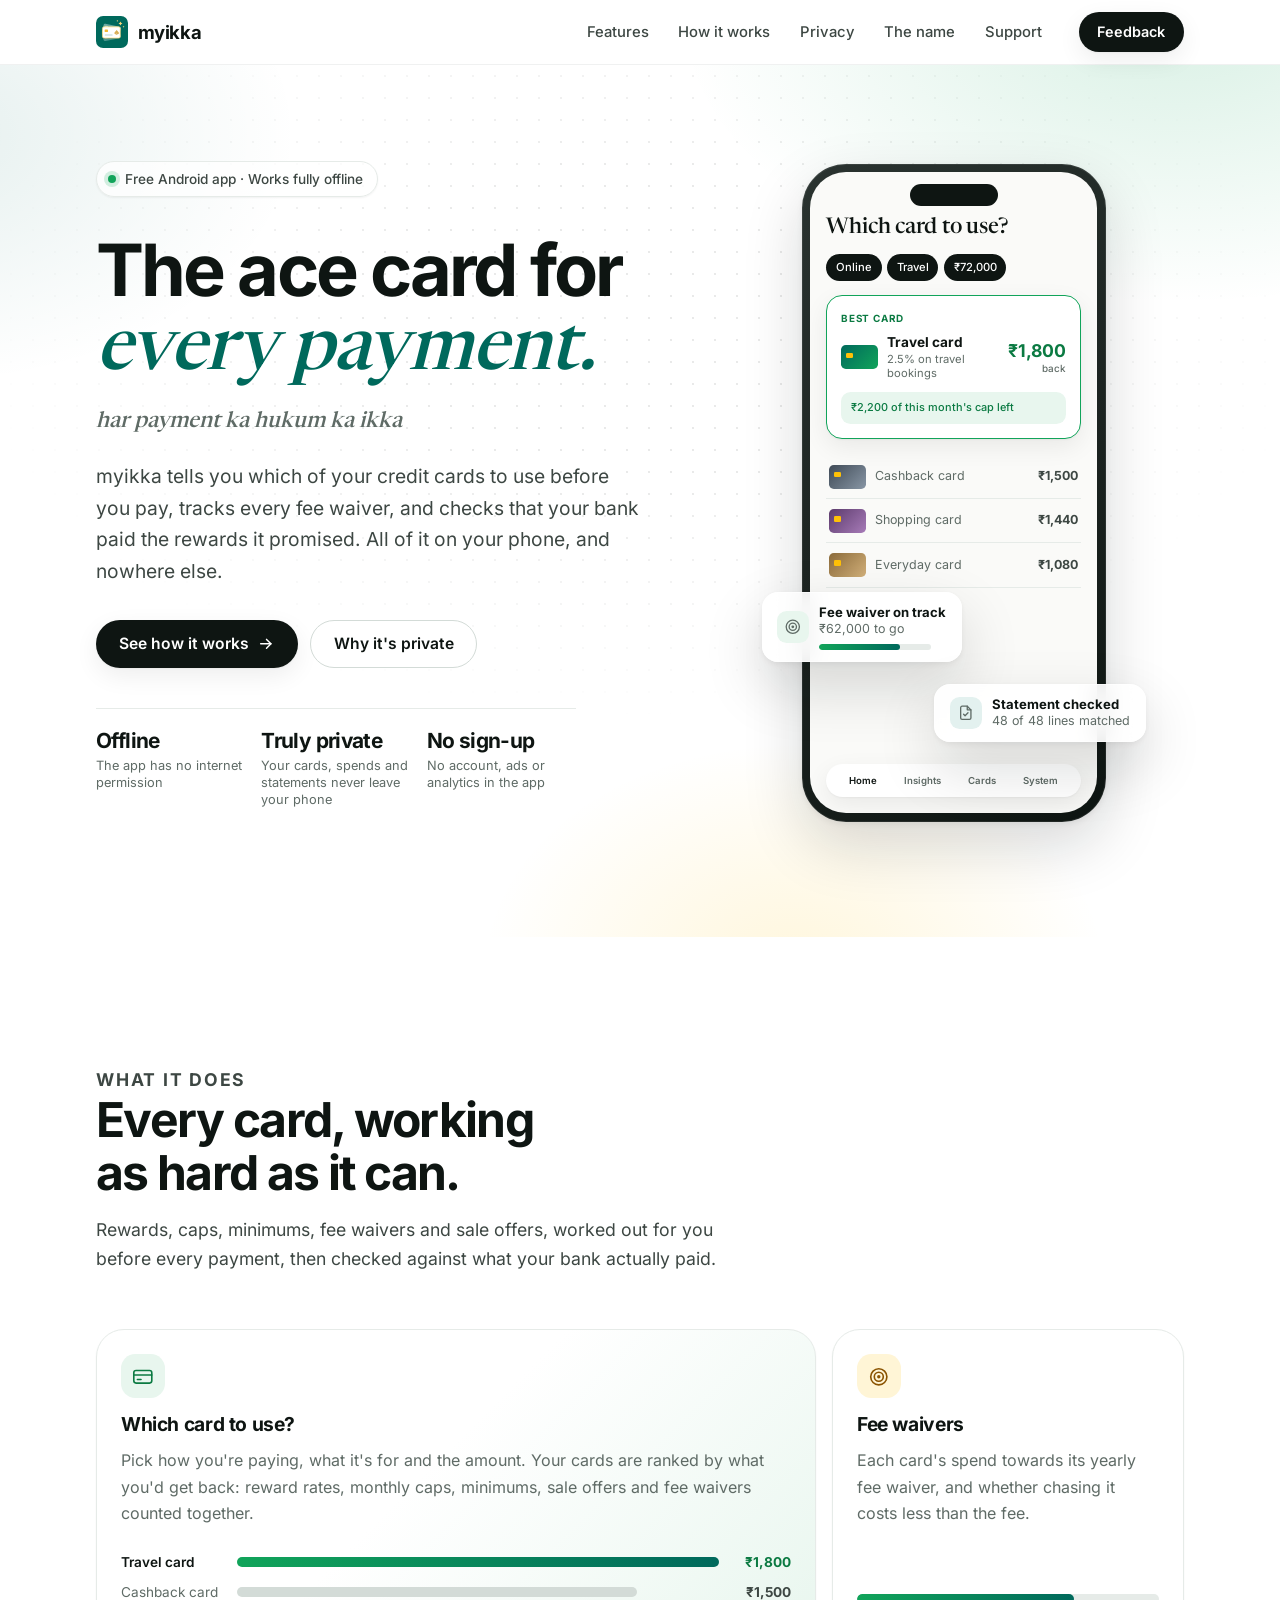
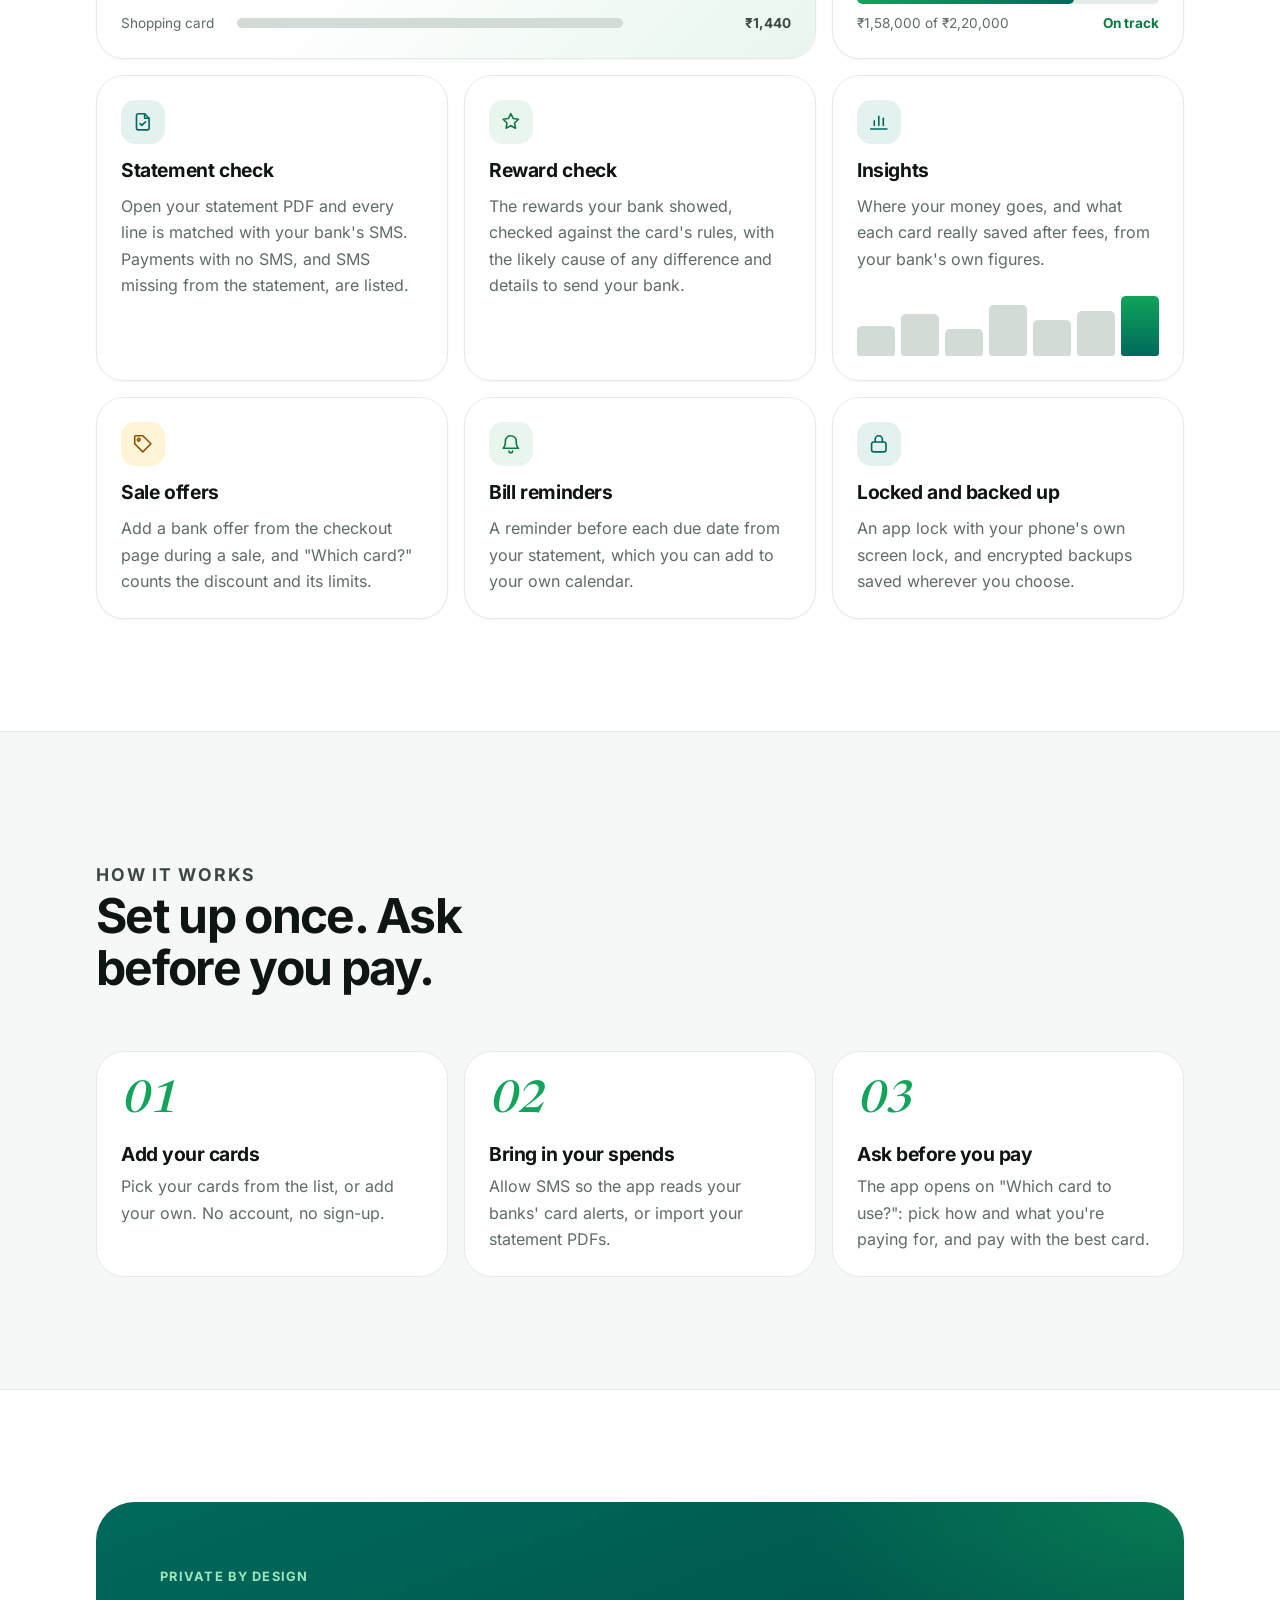
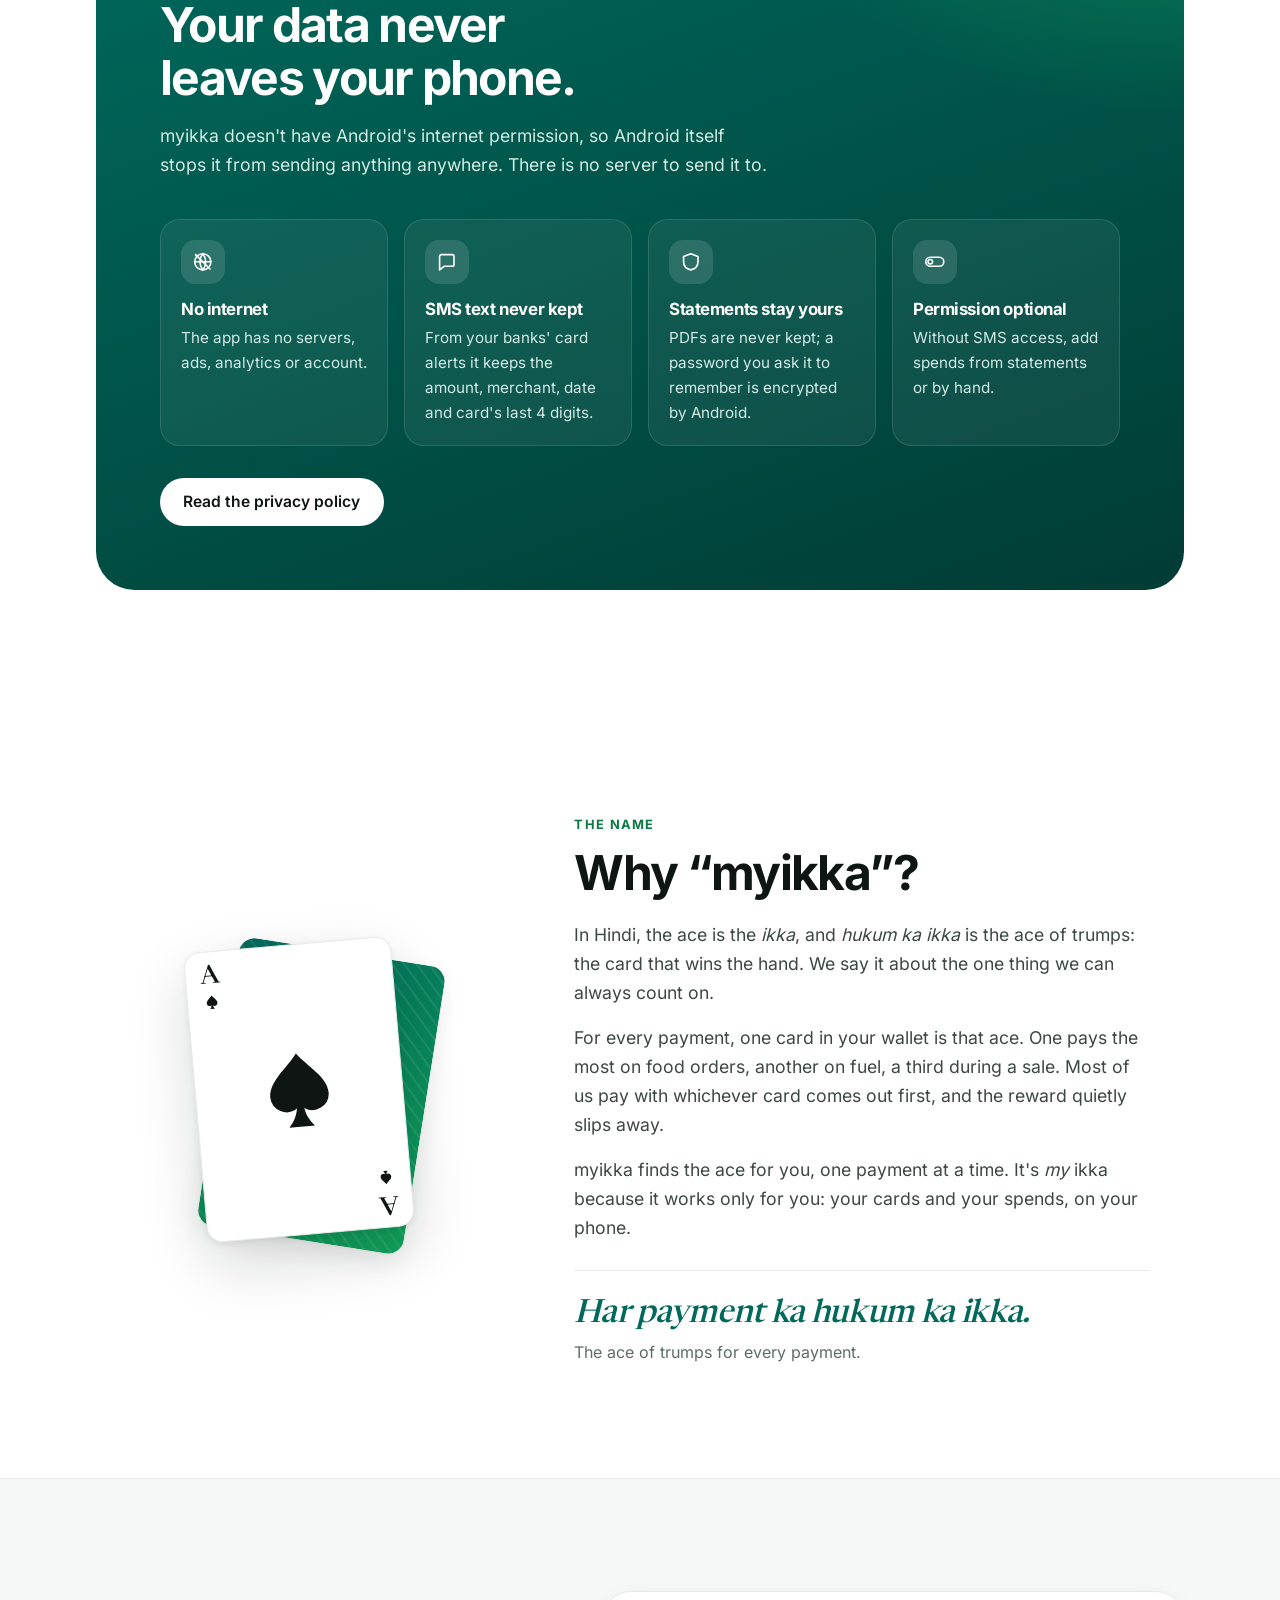
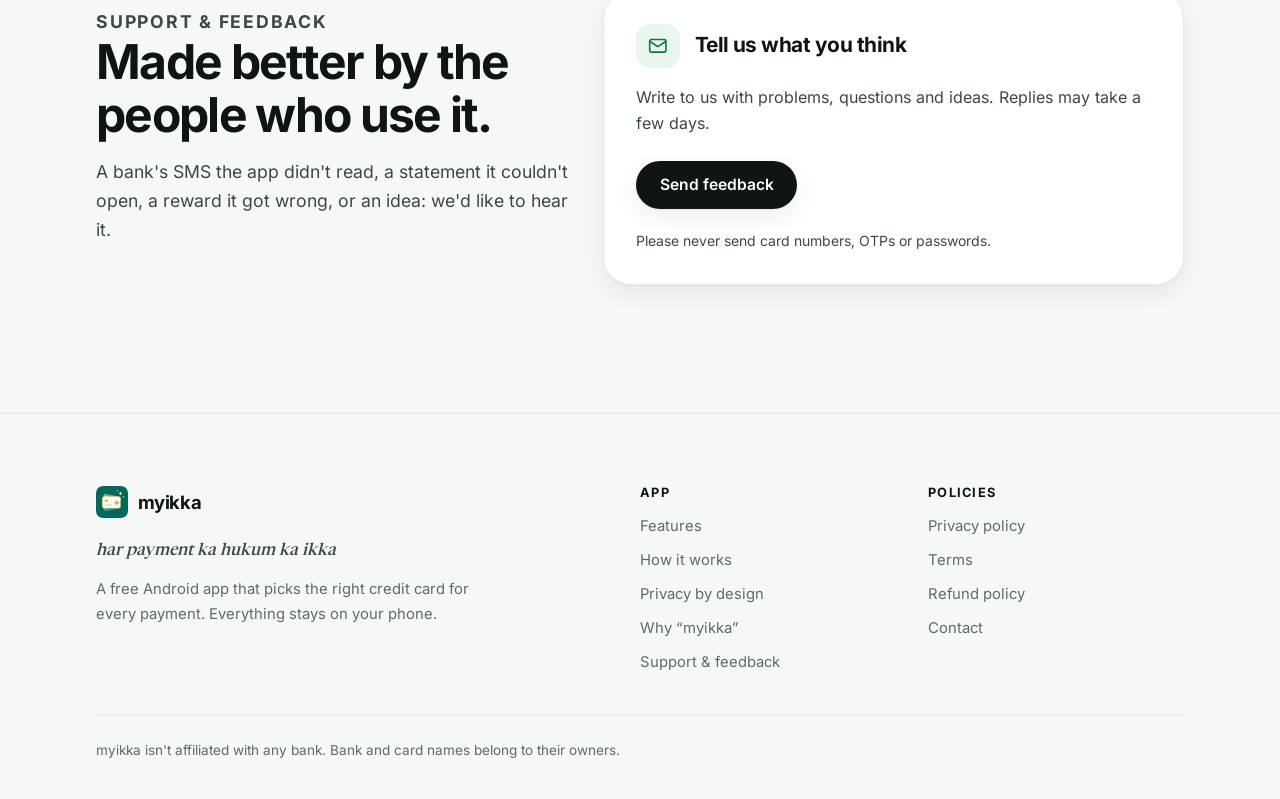
==== index.html @ 4adc1a5f "Publish the site" ====
<!doctype html>
<html lang="en-IN">
<head>
  <meta charset="utf-8">
  <meta name="viewport" content="width=device-width, initial-scale=1">
  <!-- Only the site's own files load: its stylesheet, fonts, images and menu script. -->
  <meta http-equiv="Content-Security-Policy" content="default-src 'none'; script-src 'self'; style-src 'self'; font-src 'self'; img-src 'self'; base-uri 'none'; form-action 'none'">
  <meta name="referrer" content="no-referrer">
  <meta name="color-scheme" content="light">
  <meta name="theme-color" content="#ffffff">
  <title>myikka: har payment ka hukum ka ikka</title>
  <meta name="description" content="A free Android app that tells you which credit card to use for each payment and checks that your bank paid the rewards it promised. Everything stays on your phone.">
  <link rel="icon" href="/assets/icon.svg" type="image/svg+xml">
  <link rel="preload" href="/assets/fonts/inter-latin-wght-normal.woff2" as="font" type="font/woff2" crossorigin>
  <link rel="stylesheet" href="/assets/site.css">
  <script src="/assets/nav.js" defer></script>
</head>
<body>
  <a class="skip" href="#main">Skip to content</a>
  <header class="site-header">
    <div class="container header-row">
      <a class="logo" href="/" aria-label="myikka home">
        <img src="/assets/icon.svg" width="32" height="32" alt="">
        <span>myikka</span>
      </a>
      <nav class="header-nav" aria-label="Site">
        <a href="/#features">Features</a>
        <a href="/#how">How it works</a>
        <a href="/#privacy">Privacy</a>
        <a href="/#name">The name</a>
        <a href="/#support">Support</a>
      </nav>
      <a class="btn btn-dark btn-sm" href="/#support">Feedback</a>
    </div>
  </header>

  <main id="main">
    


<section class="hero">
  <div class="container hero-grid">
    <div>
      <p class="pill"><span class="dot"></span>Free Android app · Works fully offline</p>
      <h1>The ace card for <span class="serif-accent">every payment.</span></h1>
      <p class="hero-tagline">har payment ka hukum ka ikka</p>
      <p class="hero-lede">myikka tells you which of your credit cards to use before you pay, tracks
      every fee waiver, and checks that your bank paid the rewards it promised. All of it on your
      phone, and nowhere else.</p>
      <div class="hero-actions">
        
        <a class="btn btn-dark" href="#how">See how it works
          <svg viewBox="0 0 24 24" fill="none" stroke="currentColor" stroke-width="2" stroke-linecap="round" stroke-linejoin="round" aria-hidden="true"><path d="M5 12h14"/><path d="m13 6 6 6-6 6"/></svg>
        </a>
        
        <a class="btn btn-light" href="#privacy">Why it's private</a>
      </div>
      <div class="stats">
        <p class="stat"><strong>Offline</strong><span>The app has no internet permission</span></p>
        <p class="stat"><strong>Truly private</strong><span>Your cards, spends and statements never leave your phone</span></p>
        <p class="stat"><strong>No sign-up</strong><span>No account, ads or analytics in the app</span></p>
      </div>
    </div>

    <div class="showcase" aria-hidden="true">
      <div class="device">
        <div class="screen">
          <p class="app-title">Which card to use?</p>
          <div class="app-chips"><span class="app-chip">Online</span><span class="app-chip">Travel</span><span class="app-chip">₹72,000</span></div>
          <div class="app-best">
            <p class="app-label">Best card</p>
            <div class="app-card">
              <span class="mini-card"></span>
              <div><strong>Travel card</strong><span>2.5% on travel bookings</span></div>
              <div class="app-reward">₹1,800<small>back</small></div>
            </div>
            <p class="app-foot">₹2,200 of this month's cap left</p>
          </div>
          <ul class="app-others">
            <li class="app-row"><span class="mini-card slate"></span>Cashback card<b>₹1,500</b></li>
            <li class="app-row"><span class="mini-card plum"></span>Shopping card<b>₹1,440</b></li>
            <li class="app-row"><span class="mini-card sand"></span>Everyday card<b>₹1,080</b></li>
          </ul>
          <div class="app-dock"><span>Home</span><span>Insights</span><span>Cards</span><span>System</span></div>
        </div>
      </div>
      <div class="float float-waiver">
        <span class="icon icon-sm"><svg viewBox="0 0 24 24" fill="none" stroke="currentColor" stroke-width="1.8" stroke-linecap="round" stroke-linejoin="round"><circle cx="12" cy="12" r="9"/><circle cx="12" cy="12" r="5"/><circle cx="12" cy="12" r="1"/></svg></span>
        <div><strong>Fee waiver on track</strong><span>₹62,000 to go</span><div class="progress"><i></i></div></div>
      </div>
      <div class="float float-check">
        <span class="icon icon-sm icon-teal"><svg viewBox="0 0 24 24" fill="none" stroke="currentColor" stroke-width="1.8" stroke-linecap="round" stroke-linejoin="round"><path d="M14 3H7a2 2 0 0 0-2 2v14a2 2 0 0 0 2 2h10a2 2 0 0 0 2-2V8z"/><path d="M14 3v5h5"/><path d="m9 14 2 2 4-4"/></svg></span>
        <div><strong>Statement checked</strong><span>48 of 48 lines matched</span></div>
      </div>
    </div>
  </div>
</section>

<section class="section" id="features">
  <div class="container">
    <div class="section-head">
      <p class="eyebrow">What it does</p>
      <h2>Every card, working as hard as it can.</h2>
      <p>Rewards, caps, minimums, fee waivers and sale offers, worked out for you before every
      payment, then checked against what your bank actually paid.</p>
    </div>

    <div class="bento">
      <article class="feature feature-hero span-2">
        <span class="icon"><svg viewBox="0 0 24 24" fill="none" stroke="currentColor" stroke-width="1.8" stroke-linecap="round" stroke-linejoin="round" aria-hidden="true"><rect x="2" y="5" width="20" height="14" rx="2.5"/><path d="M2 10h20"/><path d="M6 15h4"/></svg></span>
        <h3>Which card to use?</h3>
        <p>Pick how you're paying, what it's for and the amount. Your cards are ranked by what
        you'd get back: reward rates, monthly caps, minimums, sale offers and fee waivers counted
        together.</p>
        <div class="bars" aria-hidden="true">
          <div class="bar"><span>Travel card</span><i></i><b>₹1,800</b></div>
          <div class="bar"><span>Cashback card</span><i></i><b>₹1,500</b></div>
          <div class="bar"><span>Shopping card</span><i></i><b>₹1,440</b></div>
        </div>
      </article>

      <article class="feature">
        <span class="icon icon-amber"><svg viewBox="0 0 24 24" fill="none" stroke="currentColor" stroke-width="1.8" stroke-linecap="round" stroke-linejoin="round" aria-hidden="true"><circle cx="12" cy="12" r="9"/><circle cx="12" cy="12" r="5"/><circle cx="12" cy="12" r="1"/></svg></span>
        <h3>Fee waivers</h3>
        <p>Each card's spend towards its yearly fee waiver, and whether chasing it costs less than
        the fee.</p>
        <div class="meter" aria-hidden="true">
          <div class="progress"><i></i></div>
          <p><span>₹1,58,000 of ₹2,20,000</span><b>On track</b></p>
        </div>
      </article>

      <article class="feature">
        <span class="icon icon-teal"><svg viewBox="0 0 24 24" fill="none" stroke="currentColor" stroke-width="1.8" stroke-linecap="round" stroke-linejoin="round" aria-hidden="true"><path d="M14 3H7a2 2 0 0 0-2 2v14a2 2 0 0 0 2 2h10a2 2 0 0 0 2-2V8z"/><path d="M14 3v5h5"/><path d="m9 14 2 2 4-4"/></svg></span>
        <h3>Statement check</h3>
        <p>Open your statement PDF and every line is matched with your bank's SMS. Payments with no
        SMS, and SMS missing from the statement, are listed.</p>
      </article>

      <article class="feature">
        <span class="icon"><svg viewBox="0 0 24 24" fill="none" stroke="currentColor" stroke-width="1.8" stroke-linecap="round" stroke-linejoin="round" aria-hidden="true"><path d="M12 3l2.6 5.3 5.9.9-4.3 4.1 1 5.8L12 16.4l-5.2 2.7 1-5.8-4.3-4.1 5.9-.9z"/></svg></span>
        <h3>Reward check</h3>
        <p>The rewards your bank showed, checked against the card's rules, with the likely cause of
        any difference and details to send your bank.</p>
      </article>

      <article class="feature">
        <span class="icon icon-teal"><svg viewBox="0 0 24 24" fill="none" stroke="currentColor" stroke-width="1.8" stroke-linecap="round" stroke-linejoin="round" aria-hidden="true"><path d="M3 20h18"/><path d="M7 16v-5"/><path d="M12 16V6"/><path d="M17 16v-8"/></svg></span>
        <h3>Insights</h3>
        <p>Where your money goes, and what each card really saved after fees, from your bank's own
        figures.</p>
        <div class="columns" aria-hidden="true"><i></i><i></i><i></i><i></i><i></i><i></i><i></i></div>
      </article>

      <article class="feature">
        <span class="icon icon-amber"><svg viewBox="0 0 24 24" fill="none" stroke="currentColor" stroke-width="1.8" stroke-linecap="round" stroke-linejoin="round" aria-hidden="true"><path d="M3 12V4a1 1 0 0 1 1-1h8l9 9-9 9z"/><circle cx="7.5" cy="7.5" r="1.5"/></svg></span>
        <h3>Sale offers</h3>
        <p>Add a bank offer from the checkout page during a sale, and "Which card?" counts the
        discount and its limits.</p>
      </article>

      <article class="feature">
        <span class="icon"><svg viewBox="0 0 24 24" fill="none" stroke="currentColor" stroke-width="1.8" stroke-linecap="round" stroke-linejoin="round" aria-hidden="true"><path d="M6 9a6 6 0 1 1 12 0c0 6 2.5 8 2.5 8h-17S6 15 6 9"/><path d="M10 20a2 2 0 0 0 4 0"/></svg></span>
        <h3>Bill reminders</h3>
        <p>A reminder before each due date from your statement, which you can add to your own
        calendar.</p>
      </article>

      <article class="feature span-2-md">
        <span class="icon icon-teal"><svg viewBox="0 0 24 24" fill="none" stroke="currentColor" stroke-width="1.8" stroke-linecap="round" stroke-linejoin="round" aria-hidden="true"><rect x="4" y="10" width="16" height="11" rx="2.5"/><path d="M8 10V7a4 4 0 0 1 8 0v3"/></svg></span>
        <h3>Locked and backed up</h3>
        <p>An app lock with your phone's own screen lock, and encrypted backups saved wherever you
        choose.</p>
      </article>
    </div>
  </div>
</section>

<section class="section section-soft" id="how">
  <div class="container">
    <div class="section-head">
      <p class="eyebrow">How it works</p>
      <h2>Set up once. Ask before you pay.</h2>
    </div>
    <ol class="steps">
      <li class="step">
        <h3>Add your cards</h3>
        <p>Pick your cards from the list, or add your own. No account, no sign-up.</p>
      </li>
      <li class="step">
        <h3>Bring in your spends</h3>
        <p>Allow SMS so the app reads your banks' card alerts, or import your statement PDFs.</p>
      </li>
      <li class="step">
        <h3>Ask before you pay</h3>
        <p>The app opens on "Which card to use?": pick how and what you're paying for, and pay
        with the best card.</p>
      </li>
    </ol>
  </div>
</section>

<section class="section" id="privacy">
  <div class="container">
    <div class="privacy-band">
      <p class="eyebrow">Private by design</p>
      <h2>Your data never leaves your phone.</h2>
      <p class="lead">myikka doesn't have Android's internet permission, so Android itself stops it
      from sending anything anywhere. There is no server to send it to.</p>
      <div class="privacy-grid">
        <div class="privacy-item">
          <span class="icon"><svg viewBox="0 0 24 24" fill="none" stroke="currentColor" stroke-width="1.8" stroke-linecap="round" stroke-linejoin="round" aria-hidden="true"><circle cx="12" cy="12" r="9"/><path d="M3 12h18"/><path d="M12 3a14 14 0 0 1 0 18"/><path d="M12 3a14 14 0 0 0 0 18"/><path d="m4 4 16 16"/></svg></span>
          <h3>No internet</h3>
          <p>The app has no servers, ads, analytics or account.</p>
        </div>
        <div class="privacy-item">
          <span class="icon"><svg viewBox="0 0 24 24" fill="none" stroke="currentColor" stroke-width="1.8" stroke-linecap="round" stroke-linejoin="round" aria-hidden="true"><path d="M4 6a2 2 0 0 1 2-2h12a2 2 0 0 1 2 2v9a2 2 0 0 1-2 2H9l-5 4z"/></svg></span>
          <h3>SMS text never kept</h3>
          <p>From your banks' card alerts it keeps the amount, merchant, date and card's last 4 digits.</p>
        </div>
        <div class="privacy-item">
          <span class="icon"><svg viewBox="0 0 24 24" fill="none" stroke="currentColor" stroke-width="1.8" stroke-linecap="round" stroke-linejoin="round" aria-hidden="true"><path d="M12 3l8 3v6c0 5-3.5 8-8 9-4.5-1-8-4-8-9V6z"/></svg></span>
          <h3>Statements stay yours</h3>
          <p>PDFs are never kept; a password you ask it to remember is encrypted by Android.</p>
        </div>
        <div class="privacy-item">
          <span class="icon"><svg viewBox="0 0 24 24" fill="none" stroke="currentColor" stroke-width="1.8" stroke-linecap="round" stroke-linejoin="round" aria-hidden="true"><rect x="2" y="7" width="20" height="10" rx="5"/><circle cx="7" cy="12" r="2.5"/></svg></span>
          <h3>Permission optional</h3>
          <p>Without SMS access, add spends from statements or by hand.</p>
        </div>
      </div>
      <a class="btn btn-light" href="/privacy/">Read the privacy policy</a>
    </div>
  </div>
</section>

<section class="section" id="name">
  <div class="container story">
    <div class="ace-wrap" aria-hidden="true">
      <div class="ace">
        <span class="ace-corner">A<svg viewBox="0 0 24 24" fill="currentColor"><path d="M12 2C9 6 4 9 4 13.5A4.5 4.5 0 0 0 11 17c-.3 2-1.2 3.6-2.5 5h7c-1.3-1.4-2.2-3-2.5-5a4.5 4.5 0 0 0 7-3.5C20 9 15 6 12 2z"/></svg></span>
        <span class="ace-pip"><svg viewBox="0 0 24 24" fill="currentColor"><path d="M12 2C9 6 4 9 4 13.5A4.5 4.5 0 0 0 11 17c-.3 2-1.2 3.6-2.5 5h7c-1.3-1.4-2.2-3-2.5-5a4.5 4.5 0 0 0 7-3.5C20 9 15 6 12 2z"/></svg></span>
        <span class="ace-corner ace-corner-end">A<svg viewBox="0 0 24 24" fill="currentColor"><path d="M12 2C9 6 4 9 4 13.5A4.5 4.5 0 0 0 11 17c-.3 2-1.2 3.6-2.5 5h7c-1.3-1.4-2.2-3-2.5-5a4.5 4.5 0 0 0 7-3.5C20 9 15 6 12 2z"/></svg></span>
      </div>
    </div>
    <div class="story-text">
      <p class="eyebrow">The name</p>
      <h2>Why &ldquo;myikka&rdquo;?</h2>
      <p>In Hindi, the ace is the <em>ikka</em>, and <em>hukum ka ikka</em> is the ace of trumps:
      the card that wins the hand. We say it about the one thing we can always count on.</p>
      <p>For every payment, one card in your wallet is that ace. One pays the most on food orders,
      another on fuel, a third during a sale. Most of us pay with whichever card comes out first,
      and the reward quietly slips away.</p>
      <p>myikka finds the ace for you, one payment at a time. It's <em>my</em> ikka because it works
      only for you: your cards and your spends, on your phone.</p>
      <p class="story-close"><span class="serif-accent">Har payment ka hukum ka ikka.</span>
      <span>The ace of trumps for every payment.</span></p>
    </div>
  </div>
</section>

<section class="section section-soft" id="support">
  <div class="container support-layout">
    <div class="section-head">
      <p class="eyebrow">Support &amp; feedback</p>
      <h2>Made better by the people who use it.</h2>
      <p>A bank's SMS the app didn't read, a statement it couldn't open, a reward it got wrong, or
      an idea: we'd like to hear it.</p>
    </div>
    <div>
      
      <div class="card">
        <div class="card-head">
          <span class="icon"><svg viewBox="0 0 24 24" fill="none" stroke="currentColor" stroke-width="1.8" stroke-linecap="round" stroke-linejoin="round" aria-hidden="true"><rect x="3" y="5" width="18" height="14" rx="2"/><path d="m3 7 9 6 9-6"/></svg></span>
          <h3>Tell us what you think</h3>
        </div>
        <p>Write to us with problems, questions and ideas. Replies may take a few days.</p>
        <div class="actions">
          
          
          <a class="btn btn-dark" href="mailto:dev864392@gmail.com?subject=myikka%20feedback">Send feedback</a>
          
        </div>
        <p class="fine">Please never send card numbers, OTPs or passwords.</p>
      </div>
    </div>
  </div>
</section>

  </main>

  <footer class="site-footer">
    <div class="container">
      <div class="footer-grid">
        <div class="footer-brand">
          <a class="logo" href="/">
            <img src="/assets/icon.svg" width="32" height="32" alt="">
            <span>myikka</span>
          </a>
          <p class="footer-tagline">har payment ka hukum ka ikka</p>
          <p>A free Android app that picks the right credit card for every payment. Everything stays on your phone.</p>
        </div>
        <nav aria-label="App">
          <h2>App</h2>
          <a href="/#features">Features</a>
          <a href="/#how">How it works</a>
          <a href="/#privacy">Privacy by design</a>
          <a href="/#name">Why &ldquo;myikka&rdquo;</a>
          <a href="/#support">Support &amp; feedback</a>
        </nav>
        <nav aria-label="Policies">
          <h2>Policies</h2>
          <a href="/privacy/">Privacy policy</a>
          <a href="/terms/">Terms</a>
          <a href="/refunds/">Refund policy</a>
          <a href="/contact/">Contact</a>
        </nav>
      </div>
      <div class="footer-legal">
        <p>myikka isn't affiliated with any bank. Bank and card names belong to their owners.</p>
      </div>
    </div>
  </footer>
</body>
</html>
---- assets/site.css ----
/* myikka's website: light, modern, no scripts. Fonts are served from this site (SIL Open Font
   License: fonts/OFL-Inter.txt, fonts/OFL-Newsreader.txt), so nothing loads from another site. */
@font-face {
  font-family: "Inter";
  src: url("fonts/inter-latin-wght-normal.woff2") format("woff2");
  font-weight: 100 900;
  font-display: swap;
  unicode-range: U+0000-00FF, U+0131, U+0152-0153, U+02BB-02BC, U+02C6, U+02DA, U+02DC, U+0304,
    U+0308, U+0329, U+2000-206F, U+20AC, U+2122, U+2191, U+2193, U+2212, U+2215, U+FEFF, U+FFFD;
}

/* Only the rupee sign, cut from Inter's latin-ext file (1 KB instead of 85 KB). */
@font-face {
  font-family: "Inter";
  src: url("fonts/inter-rupee-wght-normal.woff2") format("woff2");
  font-weight: 100 900;
  font-display: swap;
  unicode-range: U+20B9;
}

@font-face {
  font-family: "Newsreader";
  src: url("fonts/newsreader-display-500.woff") format("woff");
  font-weight: 500;
  font-display: swap;
}

/* Every colour is a token. Brand colours come from the app (accent green, launcher teal, amber). */
:root {
  color-scheme: light;
  --bg: #fff;
  --bg-soft: #f5f8f6;
  --surface: #fff;
  --text: #0e1512;
  --text-2: #3d4743;
  --muted: #5f6b66;
  --line: #e6ebe8;
  --line-strong: #d3dbd7;
  --brand: #00695c;
  --brand-soft: #e3f1ef;
  --accent: #11a45a;
  --accent-text: #0b7a42;
  --accent-soft: #e8f6ee;
  --amber: #ffc107;
  --amber-soft: #fff5d6;
  --amber-text: #8a5300;
  --on-dark: #fff;
  --on-brand: #d3ebe4; /* Body text on the teal privacy band. */
  --dark-hover: #1f2a26;
  --shadow-sm: 0 1px 2px rgb(14 21 18 / 5%);
  --shadow-md: 0 1px 2px rgb(14 21 18 / 4%), 0 8px 24px rgb(14 21 18 / 7%);
  --shadow-lg: 0 2px 6px rgb(14 21 18 / 6%), 0 24px 60px rgb(14 21 18 / 16%);
  --sans: "Inter", system-ui, -apple-system, "Segoe UI", Roboto, sans-serif;
  --serif: "Newsreader", "Noto Serif", Georgia, serif;
  --radius: 1.25rem;
  --radius-lg: 1.75rem;
  --container: 72rem;
  --gutter: clamp(1rem, 4vw, 2rem);
  --header-h: 4rem;
}

/* ---- Base ---- */

*,
*::before,
*::after {
  box-sizing: border-box;
}

html {
  scroll-behavior: smooth;
  scroll-padding-top: calc(var(--header-h) + 1rem);
  -webkit-text-size-adjust: 100%;
  text-size-adjust: 100%;
}

body {
  margin: 0;
  background: var(--bg);
  color: var(--text);
  font: 400 1rem/1.65 var(--sans);
  -webkit-font-smoothing: antialiased;
  overflow-wrap: break-word;
}

img,
svg {
  display: block;
  max-width: 100%;
}

a {
  color: var(--accent-text);
  text-decoration-thickness: 1px;
  text-underline-offset: 0.18em;
}

a:hover {
  text-decoration-thickness: 2px;
}

:focus-visible {
  outline: 2px solid var(--accent);
  outline-offset: 3px;
  border-radius: 0.375rem;
}

h1,
h2,
h3 {
  margin: 0;
  color: var(--text);
  font-weight: 700;
  letter-spacing: -0.025em;
  line-height: 1.1;
  text-wrap: balance;
}

p {
  margin: 0 0 1rem;
}

.container {
  width: 100%;
  max-width: var(--container);
  margin-inline: auto;
  padding-inline: var(--gutter);
}

.narrow {
  max-width: calc(46rem + 2 * var(--gutter));
}

.skip {
  position: absolute;
  top: 0.5rem;
  left: -999rem;
  z-index: 100;
  padding: 0.5rem 1rem;
  border-radius: 999px;
  background: var(--text);
  color: var(--on-dark);
}

.skip:focus {
  left: 0.5rem;
}

.eyebrow {
  margin: 0 0 0.75rem;
  color: var(--accent-text);
  font-size: 0.8rem;
  font-weight: 700;
  letter-spacing: 0.1em;
  text-transform: uppercase;
}

/* ---- Header ---- */

.site-header {
  position: sticky;
  top: 0;
  z-index: 50;
  border-bottom: 1px solid rgb(14 21 18 / 6%);
  background: rgb(255 255 255 / 78%);
  -webkit-backdrop-filter: saturate(180%) blur(14px);
  backdrop-filter: saturate(180%) blur(14px);
}

.header-row {
  display: flex;
  align-items: center;
  gap: 1rem;
  height: var(--header-h);
}

.logo {
  display: inline-flex;
  align-items: center;
  gap: 0.6rem;
  color: var(--text);
  font-size: 1.15rem;
  font-weight: 700;
  letter-spacing: -0.02em;
  text-decoration: none;
}

.logo img {
  width: 2rem;
  height: 2rem;
}

.header-nav {
  display: none;
  gap: 0.25rem;
  margin-left: auto;
}

.header-nav a {
  padding: 0.45rem 0.8rem;
  border-radius: 999px;
  color: var(--text-2);
  font-size: 0.925rem;
  font-weight: 500;
  text-decoration: none;
  transition: background-color 0.3s ease, color 0.3s ease;
}

.header-nav a:hover {
  background: var(--bg-soft);
  color: var(--text);
}

/* The section being read (assets/nav.js), softly; the Feedback button keeps its own look. */
.header-nav a[aria-current] {
  background: var(--accent-soft);
  color: var(--accent-text);
}

.header-row .btn {
  margin-left: auto;
}

@media (min-width: 52rem) {
  .header-nav {
    display: flex;
  }

  .header-row .btn {
    margin-left: 0.5rem;
  }
}

/* ---- Buttons ---- */

.btn {
  display: inline-flex;
  align-items: center;
  justify-content: center;
  gap: 0.5rem;
  min-height: 3rem;
  padding: 0 1.4rem;
  border: 1px solid transparent;
  border-radius: 999px;
  font: 600 0.975rem/1 var(--sans);
  text-decoration: none;
  white-space: nowrap;
  transition: transform 0.15s ease, background-color 0.15s ease, border-color 0.15s ease;
}

.btn:hover {
  transform: translateY(-1px);
}

.btn svg {
  width: 1.1rem;
  height: 1.1rem;
}

.btn-dark {
  background: var(--text);
  color: var(--on-dark);
  box-shadow: var(--shadow-md);
}

.btn-dark:hover {
  background: var(--dark-hover);
}

.btn-light {
  border-color: var(--line-strong);
  background: var(--surface);
  color: var(--text);
}

.btn-light:hover {
  border-color: var(--text);
}

.btn-sm {
  min-height: 2.5rem;
  padding: 0 1.1rem;
  font-size: 0.9rem;
}

/* ---- Hero ---- */

.hero {
  position: relative;
  overflow: clip;
  padding-block: clamp(3rem, 8vw, 6rem) clamp(4rem, 9vw, 7rem);
  background:
    radial-gradient(48rem 28rem at 92% -6%, rgb(17 164 90 / 16%), transparent 65%),
    radial-gradient(36rem 24rem at -6% 8%, rgb(0 105 92 / 10%), transparent 65%),
    radial-gradient(30rem 22rem at 62% 104%, rgb(255 193 7 / 14%), transparent 65%),
    var(--bg);
}

/* A faint dot grid that fades out towards the edges. */
.hero::before {
  content: "";
  position: absolute;
  inset: 0;
  background-image: radial-gradient(rgb(14 21 18 / 9%) 1px, transparent 1px);
  background-size: 22px 22px;
  -webkit-mask-image: radial-gradient(ellipse 70% 60% at 50% 30%, #000 30%, transparent 75%);
  mask-image: radial-gradient(ellipse 70% 60% at 50% 30%, #000 30%, transparent 75%);
  pointer-events: none;
}

.hero-grid {
  position: relative;
  display: grid;
  gap: clamp(3.5rem, 7vw, 4rem);
  align-items: center;
}

@media (min-width: 60rem) {
  .hero-grid {
    grid-template-columns: 1.1fr 0.9fr;
  }
}

.pill {
  display: inline-flex;
  align-items: center;
  gap: 0.55rem;
  padding: 0.35rem 0.9rem 0.35rem 0.7rem;
  border: 1px solid var(--line);
  border-radius: 999px;
  background: rgb(255 255 255 / 75%);
  box-shadow: var(--shadow-sm);
  color: var(--text-2);
  font-size: 0.85rem;
  font-weight: 500;
}

.dot {
  width: 0.5rem;
  height: 0.5rem;
  border-radius: 50%;
  background: var(--accent);
  box-shadow: 0 0 0 4px rgb(17 164 90 / 18%);
}

.hero h1 {
  margin-top: 1.25rem;
  font-size: clamp(2.6rem, 7vw, 4.5rem);
  letter-spacing: -0.04em;
  line-height: 1.02;
}

.serif-accent {
  color: var(--brand);
  font-family: var(--serif);
  font-style: italic;
  font-weight: 500;
  letter-spacing: -0.01em;
}

.hero-tagline {
  margin: 1rem 0 0;
  color: var(--muted);
  font-family: var(--serif);
  font-size: clamp(1.15rem, 2.5vw, 1.35rem);
  font-style: italic;
}

.hero-lede {
  max-width: 34rem;
  margin: 1.25rem 0 0;
  color: var(--text-2);
  font-size: clamp(1.05rem, 2vw, 1.2rem);
}

.hero-actions {
  display: flex;
  flex-wrap: wrap;
  gap: 0.75rem;
  margin-top: 2rem;
}

.stats {
  display: grid;
  grid-template-columns: repeat(3, minmax(0, 1fr));
  gap: 1rem;
  max-width: 30rem;
  margin-top: 2.5rem;
  padding-top: 1.25rem;
  border-top: 1px solid var(--line);
}

.stat strong {
  display: block;
  margin-bottom: 0.2rem;
  font-size: clamp(1.05rem, 2.4vw, 1.3rem);
  letter-spacing: -0.03em;
  line-height: 1.2;
}

.stat span {
  display: block;
  color: var(--muted);
  font-size: 0.8rem;
  line-height: 1.35;
}

/* Narrow phones: one row per item, the word on the left and its line beside it. */
@media (max-width: 34rem) {
  .stats {
    grid-template-columns: 1fr;
    gap: 0.75rem;
  }

  .stat {
    display: grid;
    grid-template-columns: 8.5rem 1fr;
    gap: 0.75rem;
    align-items: baseline;
  }

  .stat strong {
    margin: 0;
  }
}

/* ---- The phone in the hero: a picture of "Which card to use?" (made-up figures) ---- */

.showcase {
  position: relative;
  justify-self: center;
  width: min(19rem, 100%);
}

.device {
  aspect-ratio: 9 / 19.5;
  padding: 0.55rem;
  border-radius: 2.75rem;
  background: linear-gradient(145deg, #2a3330, var(--text));
  box-shadow: var(--shadow-lg), inset 0 0 0 1px rgb(255 255 255 / 8%);
}

.screen {
  position: relative;
  height: 100%;
  overflow: hidden;
  padding: 2.5rem 1rem 1rem;
  border-radius: 2.25rem;
  background: #fafaf8;
}

.screen::before {
  content: "";
  position: absolute;
  top: 0.7rem;
  left: 50%;
  width: 5.5rem;
  height: 1.4rem;
  border-radius: 999px;
  background: var(--text);
  transform: translateX(-50%);
}

.app-title {
  margin: 0.25rem 0 0.75rem;
  font-family: var(--serif);
  font-size: 1.35rem;
  font-weight: 500;
  letter-spacing: -0.01em;
  line-height: 1.2;
}

.app-chips {
  display: flex;
  flex-wrap: wrap;
  gap: 0.35rem;
  margin-bottom: 0.9rem;
}

.app-chip {
  padding: 0.25rem 0.6rem;
  border-radius: 999px;
  background: var(--text);
  color: var(--on-dark);
  font-size: 0.7rem;
  font-weight: 500;
}

.app-best {
  padding: 0.85rem;
  border: 1.5px solid var(--accent);
  border-radius: 1rem;
  background: var(--surface);
  box-shadow: var(--shadow-md);
}

.app-label {
  margin: 0;
  color: var(--accent-text);
  font-size: 0.62rem;
  font-weight: 700;
  letter-spacing: 0.08em;
  text-transform: uppercase;
}

.app-card,
.app-row {
  display: flex;
  align-items: center;
  gap: 0.6rem;
}

.app-card {
  margin-top: 0.5rem;
  font-size: 0.7rem;
  line-height: 1.3;
}

.app-card strong {
  display: block;
  font-size: 0.85rem;
}

.app-card span {
  color: var(--muted);
}

.app-reward {
  margin-left: auto;
  color: var(--accent-text);
  font-size: 1.1rem;
  font-weight: 700;
  text-align: right;
}

.app-reward small {
  display: block;
  color: var(--muted);
  font-size: 0.62rem;
  font-weight: 500;
}

.app-foot {
  margin: 0.7rem 0 0;
  padding: 0.45rem 0.6rem;
  border-radius: 0.6rem;
  background: var(--accent-soft);
  color: var(--accent-text);
  font-size: 0.68rem;
  font-weight: 500;
}

.app-others {
  margin: 1rem 0 0;
  padding: 0;
  list-style: none;
}

.app-row {
  padding: 0.6rem 0.15rem;
  border-bottom: 1px solid var(--line);
  color: var(--muted);
  font-size: 0.78rem;
}

.app-row b {
  margin-left: auto;
  color: var(--text-2);
}

.mini-card {
  position: relative;
  flex: none;
  width: 2.3rem;
  height: 1.5rem;
  border-radius: 0.3rem;
  background: linear-gradient(135deg, var(--brand), var(--accent));
}

.mini-card::after {
  content: "";
  position: absolute;
  top: 0.45rem;
  left: 0.3rem;
  width: 0.45rem;
  height: 0.35rem;
  border-radius: 0.08rem;
  background: var(--amber);
}

.mini-card.slate {
  background: linear-gradient(135deg, #3f4a56, #8896a5);
}

.mini-card.plum {
  background: linear-gradient(135deg, #5b3a6b, #a77bb8);
}

.mini-card.sand {
  background: linear-gradient(135deg, #8a6a3a, #d2b07a);
}

.app-dock {
  position: absolute;
  right: 1rem;
  bottom: 1rem;
  left: 1rem;
  display: flex;
  justify-content: space-around;
  padding: 0.55rem;
  border-radius: 999px;
  background: var(--surface);
  box-shadow: var(--shadow-md);
  color: var(--muted);
  font-size: 0.6rem;
  font-weight: 600;
}

.app-dock span:first-child {
  color: var(--text);
}

.float {
  position: absolute;
  z-index: 2;
  display: flex;
  align-items: center;
  gap: 0.65rem;
  padding: 0.7rem 0.9rem;
  border: 1px solid rgb(255 255 255 / 60%);
  border-radius: 1rem;
  background: rgb(255 255 255 / 90%);
  -webkit-backdrop-filter: blur(10px);
  backdrop-filter: blur(10px);
  box-shadow: var(--shadow-lg);
  font-size: 0.78rem;
  line-height: 1.3;
  white-space: nowrap;
}

.float strong {
  display: block;
  font-size: 0.82rem;
}

.float span {
  color: var(--muted);
}

/* Both bubbles sit over the empty lower half of the screen, never over the answer. */
.float-waiver {
  top: 65%;
  left: -2.5rem;
}

.float-check {
  top: 79%;
  right: -2.5rem;
}

@media (max-width: 30rem) {
  .float-waiver {
    left: -0.5rem;
  }

  .float-check {
    right: -0.5rem;
  }
}

.progress {
  width: 7rem;
  height: 0.4rem;
  margin-top: 0.4rem;
  overflow: hidden;
  border-radius: 999px;
  background: var(--line);
}

.progress i {
  display: block;
  width: 72%;
  height: 100%;
  border-radius: inherit;
  background: linear-gradient(90deg, var(--accent), var(--brand));
}

/* ---- Sections ---- */

.section {
  padding-block: clamp(4rem, 9vw, 7rem);
}

.section-soft {
  border-block: 1px solid var(--line);
  background: var(--bg-soft);
}

.section-head {
  max-width: 42rem;
  margin-bottom: clamp(2rem, 5vw, 3.5rem);
}

.section-head h2 {
  font-size: clamp(2rem, 4.5vw, 3rem);
  letter-spacing: -0.035em;
}

.section-head p {
  margin: 1rem 0 0;
  color: var(--text-2);
  font-size: 1.1rem;
}

.icon {
  display: grid;
  flex: none;
  place-items: center;
  width: 2.75rem;
  height: 2.75rem;
  border-radius: 0.9rem;
  background: var(--accent-soft);
  color: var(--accent-text);
}

.icon svg {
  width: 1.35rem;
  height: 1.35rem;
}

.icon-sm {
  width: 2rem;
  height: 2rem;
  border-radius: 0.6rem;
}

.icon-sm svg {
  width: 1.1rem;
  height: 1.1rem;
}

.icon-teal {
  background: var(--brand-soft);
  color: var(--brand);
}

.icon-amber {
  background: var(--amber-soft);
  color: var(--amber-text);
}

/* ---- Features (bento grid) ---- */

.bento {
  display: grid;
  grid-template-columns: 1fr;
  gap: 1rem;
}

.feature {
  display: flex;
  flex-direction: column;
  gap: 0.75rem;
  padding: 1.5rem;
  border: 1px solid var(--line);
  border-radius: var(--radius-lg);
  background: var(--surface);
  box-shadow: var(--shadow-sm);
  transition: transform 0.2s ease, box-shadow 0.2s ease, border-color 0.2s ease;
}

.feature:hover {
  border-color: var(--line-strong);
  box-shadow: var(--shadow-md);
  transform: translateY(-3px);
}

.feature h3 {
  margin-top: 0.25rem;
  font-size: 1.2rem;
  letter-spacing: -0.02em;
}

.feature p {
  margin: 0;
  color: var(--muted);
}

.feature-hero {
  background: linear-gradient(135deg, var(--surface) 45%, var(--accent-soft));
}

@media (min-width: 40rem) {
  .bento {
    grid-template-columns: repeat(2, minmax(0, 1fr));
  }

  .span-2,
  .span-2-md {
    grid-column: span 2;
  }
}

@media (min-width: 62rem) {
  .bento {
    grid-template-columns: repeat(3, minmax(0, 1fr));
  }

  .span-2-md {
    grid-column: auto;
  }
}

/* Small pictures inside feature cards (made-up figures). */
.bars {
  display: grid;
  gap: 0.5rem;
  margin-top: auto;
  padding-top: 0.75rem;
}

.bar {
  display: grid;
  grid-template-columns: 6.5rem 1fr 3.75rem;
  gap: 0.75rem;
  align-items: center;
  color: var(--muted);
  font-size: 0.85rem;
}

.bar i {
  height: 0.6rem;
  border-radius: 999px;
  background: var(--line-strong);
}

.bar b {
  color: var(--text-2);
  text-align: right;
}

.bar:first-child {
  color: var(--text);
  font-weight: 600;
}

.bar:first-child i {
  background: linear-gradient(90deg, var(--accent), var(--brand));
}

.bar:first-child b {
  color: var(--accent-text);
}

.bar:nth-child(2) i {
  width: 83%;
}

.bar:nth-child(3) i {
  width: 80%;
}

.meter {
  margin-top: auto;
  padding-top: 0.75rem;
  font-size: 0.85rem;
}

.meter .progress {
  width: 100%;
  height: 0.6rem;
  margin: 0 0 0.5rem;
}

.meter p {
  display: flex;
  justify-content: space-between;
  gap: 0.5rem;
  margin: 0;
  color: var(--muted);
}

.meter b {
  color: var(--accent-text);
}

.columns {
  display: flex;
  align-items: flex-end;
  gap: 0.4rem;
  height: 4.5rem;
  margin-top: auto;
  padding-top: 0.75rem;
}

.columns i {
  flex: 1;
  height: 50%;
  border-radius: 0.3rem 0.3rem 0.15rem 0.15rem;
  background: var(--line-strong);
}

.columns i:nth-child(2) { height: 70%; }
.columns i:nth-child(3) { height: 45%; }
.columns i:nth-child(4) { height: 85%; }
.columns i:nth-child(5) { height: 60%; }
.columns i:nth-child(6) { height: 75%; }

.columns i:last-child {
  height: 100%;
  background: linear-gradient(180deg, var(--accent), var(--brand));
}

/* ---- How it works ---- */

.steps {
  display: grid;
  gap: 1rem;
  margin: 0;
  padding: 0;
  list-style: none;
  counter-reset: step;
}

@media (min-width: 52rem) {
  .steps {
    grid-template-columns: repeat(3, minmax(0, 1fr));
  }
}

.step {
  padding: 1.75rem 1.5rem 1.5rem;
  border: 1px solid var(--line);
  border-radius: var(--radius-lg);
  background: var(--surface);
}

.step::before {
  content: "0" counter(step);
  counter-increment: step;
  display: block;
  margin-bottom: 1.25rem;
  color: var(--accent);
  font-family: var(--serif);
  font-size: 2.75rem;
  font-style: italic;
  line-height: 1;
}

.step h3 {
  margin-bottom: 0.5rem;
  font-size: 1.2rem;
}

.step p {
  margin: 0;
  color: var(--muted);
}

/* ---- Privacy band ---- */

.privacy-band {
  position: relative;
  overflow: hidden;
  padding: clamp(2rem, 6vw, 4rem);
  border-radius: clamp(1.5rem, 3vw, 2.5rem);
  background:
    radial-gradient(40rem 22rem at 100% 0%, rgb(17 164 90 / 45%), transparent 60%),
    linear-gradient(160deg, var(--brand), #013c35);
  color: var(--on-brand);
}

.privacy-band .eyebrow {
  color: #9ee6be;
}

.privacy-band h2 {
  max-width: 36rem;
  color: var(--on-dark);
  font-size: clamp(2rem, 4.5vw, 3rem);
  letter-spacing: -0.035em;
}

.privacy-band .lead {
  max-width: 38rem;
  margin: 1rem 0 0;
  font-size: 1.1rem;
}

.privacy-grid {
  display: grid;
  gap: 1rem;
  margin-top: 2.5rem;
}

@media (min-width: 40rem) {
  .privacy-grid {
    grid-template-columns: repeat(2, minmax(0, 1fr));
  }
}

@media (min-width: 62rem) {
  .privacy-grid {
    grid-template-columns: repeat(4, minmax(0, 1fr));
  }
}

.privacy-item {
  padding: 1.25rem;
  border: 1px solid rgb(255 255 255 / 12%);
  border-radius: var(--radius);
  background: rgb(255 255 255 / 6%);
}

.privacy-item .icon {
  background: rgb(255 255 255 / 12%);
  color: var(--on-dark);
}

.privacy-item h3 {
  margin: 1rem 0 0.4rem;
  color: var(--on-dark);
  font-size: 1.05rem;
}

.privacy-item p {
  margin: 0;
  font-size: 0.95rem;
}

.privacy-band .btn-light {
  margin-top: 2rem;
  border-color: transparent;
}

/* ---- The name: a short story beside an ace of spades ---- */

.story {
  display: grid;
  gap: clamp(3rem, 7vw, 4.5rem);
  align-items: center;
}

@media (min-width: 52rem) {
  .story {
    grid-template-columns: 0.8fr 1.2fr;
  }
}

.ace-wrap {
  position: relative;
  justify-self: center;
  width: min(13rem, 46vw);
}

/* A second card behind, showing its green back. */
.ace-wrap::before {
  content: "";
  position: absolute;
  inset: 0;
  border-radius: 1rem;
  background:
    repeating-linear-gradient(45deg, rgb(255 255 255 / 9%) 0 2px, transparent 2px 10px),
    linear-gradient(145deg, var(--brand), var(--accent));
  box-shadow: var(--shadow-md);
  transform: translate(1.4rem, 0.4rem) rotate(9deg);
}

.ace {
  position: relative;
  display: grid;
  place-items: center;
  aspect-ratio: 5 / 7;
  border: 1px solid var(--line);
  border-radius: 1rem;
  background: var(--surface);
  box-shadow: var(--shadow-lg);
  color: var(--text);
  transform: rotate(-5deg);
}

.ace-corner {
  position: absolute;
  top: 0.8rem;
  left: 0.9rem;
  display: flex;
  flex-direction: column;
  align-items: center;
  gap: 0.2rem;
  font-family: var(--serif);
  font-size: 1.6rem;
  line-height: 1;
}

.ace-corner svg {
  width: 1rem;
  height: 1rem;
}

.ace-corner-end {
  top: auto;
  right: 0.9rem;
  bottom: 0.8rem;
  left: auto;
  transform: rotate(180deg);
}

.ace-pip svg {
  width: 5.5rem;
  height: 5.5rem;
}

.story-text h2 {
  margin-bottom: 1.25rem;
  font-size: clamp(2rem, 4.5vw, 3rem);
  letter-spacing: -0.035em;
}

.story-text p:not(.eyebrow) {
  max-width: 36rem;
  color: var(--text-2);
  font-size: 1.1rem;
}

.story-text .story-close {
  margin: 1.75rem 0 0;
  padding-top: 1.5rem;
  border-top: 1px solid var(--line);
}

.story-close span {
  display: block;
}

.story-close .serif-accent {
  font-size: clamp(1.5rem, 3vw, 2rem);
  line-height: 1.2;
}

.story-close span + span {
  margin-top: 0.35rem;
  color: var(--muted);
  font-size: 1rem;
}

/* ---- Support & feedback ---- */

.support-layout {
  display: grid;
  gap: 2rem;
}

@media (min-width: 62rem) {
  .support-layout {
    grid-template-columns: 0.9fr 1.1fr;
    align-items: start;
  }
}

.card {
  padding: clamp(1.5rem, 4vw, 2rem);
  border: 1px solid var(--line);
  border-radius: var(--radius-lg);
  background: var(--surface);
  box-shadow: var(--shadow-md);
}

.card + .card {
  margin-top: 1rem;
}

.card-head {
  display: flex;
  align-items: center;
  gap: 0.9rem;
  margin-bottom: 1rem;
}

.card h3 {
  font-size: 1.3rem;
}

.card p {
  color: var(--text-2);
}

.actions {
  display: flex;
  flex-wrap: wrap;
  gap: 0.75rem;
  align-items: center;
  margin: 1.5rem 0 0;
}

.fine {
  margin: 1.25rem 0 0;
  color: var(--muted);
  font-size: 0.875rem;
}

.upi {
  display: flex;
  flex-wrap: wrap;
  gap: 1.25rem;
  align-items: center;
  margin-top: 1.5rem;
  padding-top: 1.5rem;
  border-top: 1px solid var(--line);
}

.qr {
  width: 10rem;
  height: auto;
  padding: 0.5rem;
  border: 1px solid var(--line);
  border-radius: 1rem;
  background: #fff;
}

.upi-id {
  margin: 0.5rem 0 0;
  color: var(--muted);
  font-size: 0.9rem;
}

/* ---- Policy pages ---- */

.page-hero {
  padding-block: clamp(3rem, 7vw, 5rem) clamp(2rem, 4vw, 3rem);
  border-bottom: 1px solid var(--line);
  background:
    radial-gradient(40rem 18rem at 88% 0%, rgb(17 164 90 / 12%), transparent 65%),
    linear-gradient(var(--bg-soft), var(--bg));
}

.page-hero h1 {
  font-size: clamp(2.25rem, 5.5vw, 3.5rem);
  letter-spacing: -0.04em;
}

.updated {
  margin: 1rem 0 0;
  color: var(--muted);
  font-size: 0.925rem;
}

.prose {
  padding-block: clamp(2rem, 5vw, 3.5rem) clamp(3.5rem, 8vw, 6rem);
  color: var(--text-2);
  font-size: 1.0625rem;
}

.prose h2 {
  margin: 2.75rem 0 1rem;
  padding-top: 2rem;
  border-top: 1px solid var(--line);
  font-size: 1.5rem;
}

.prose h3 {
  margin: 1.75rem 0 0.5rem;
  font-size: 1.15rem;
}

.prose ul {
  margin: 0 0 1.25rem;
  padding: 0;
  list-style: none;
}

.prose li {
  position: relative;
  padding-left: 1.5rem;
}

.prose li + li {
  margin-top: 0.6rem;
}

.prose li::before {
  content: "";
  position: absolute;
  top: 0.68em;
  left: 0.2rem;
  width: 0.45rem;
  height: 0.45rem;
  border-radius: 50%;
  background: var(--accent);
}

.prose strong {
  color: var(--text);
  font-weight: 600;
}

.callout {
  margin: 0 0 2rem;
  padding: 1.25rem 1.5rem;
  border: 1px solid #cdebd9;
  border-radius: var(--radius);
  background: var(--accent-soft);
  color: var(--text);
}

/* ---- Footer ---- */

.site-footer {
  padding-block: clamp(3rem, 6vw, 4.5rem) 2rem;
  border-top: 1px solid var(--line);
  background: var(--bg-soft);
  color: var(--muted);
  font-size: 0.925rem;
}

.footer-grid {
  display: grid;
  gap: 2rem;
}

@media (min-width: 48rem) {
  .footer-grid {
    grid-template-columns: 2fr 1fr 1fr;
  }
}

.footer-brand p {
  max-width: 24rem;
  margin: 0.75rem 0 0;
}

.footer-brand .footer-tagline {
  color: var(--text-2);
  font-family: var(--serif);
  font-size: 1.05rem;
  font-style: italic;
}

.footer-grid nav {
  display: flex;
  flex-direction: column;
  gap: 0.6rem;
}

.footer-grid h2 {
  margin-bottom: 0.25rem;
  font-size: 0.8rem;
  letter-spacing: 0.1em;
  text-transform: uppercase;
}

.footer-grid nav a {
  color: var(--muted);
  text-decoration: none;
}

.footer-grid nav a:hover {
  color: var(--text);
}

.footer-legal {
  margin-top: 2.5rem;
  padding-top: 1.5rem;
  border-top: 1px solid var(--line);
  font-size: 0.85rem;
}

.footer-legal p {
  margin: 0 0 0.3rem;
}

@media (prefers-reduced-motion: reduce) {
  html {
    scroll-behavior: auto;
  }

  *,
  *::before,
  *::after {
    transition: none !important;
  }
}
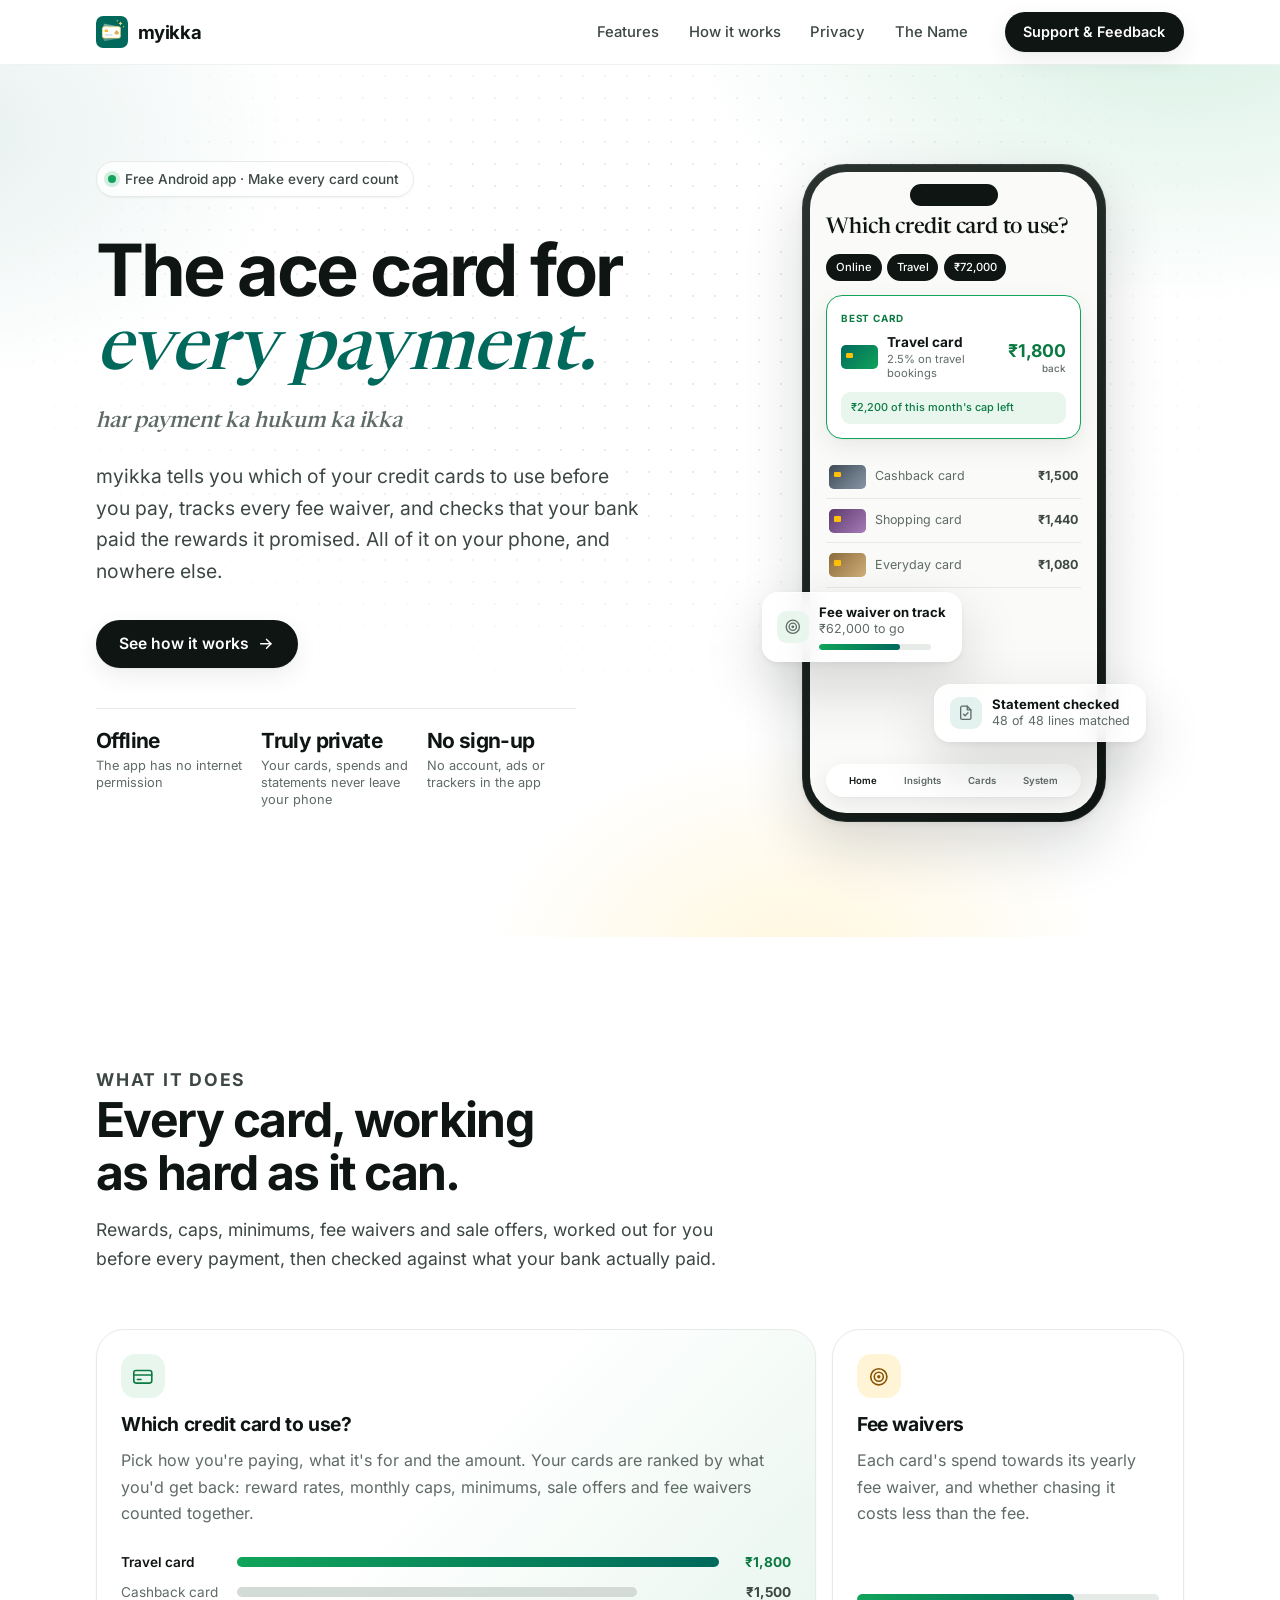
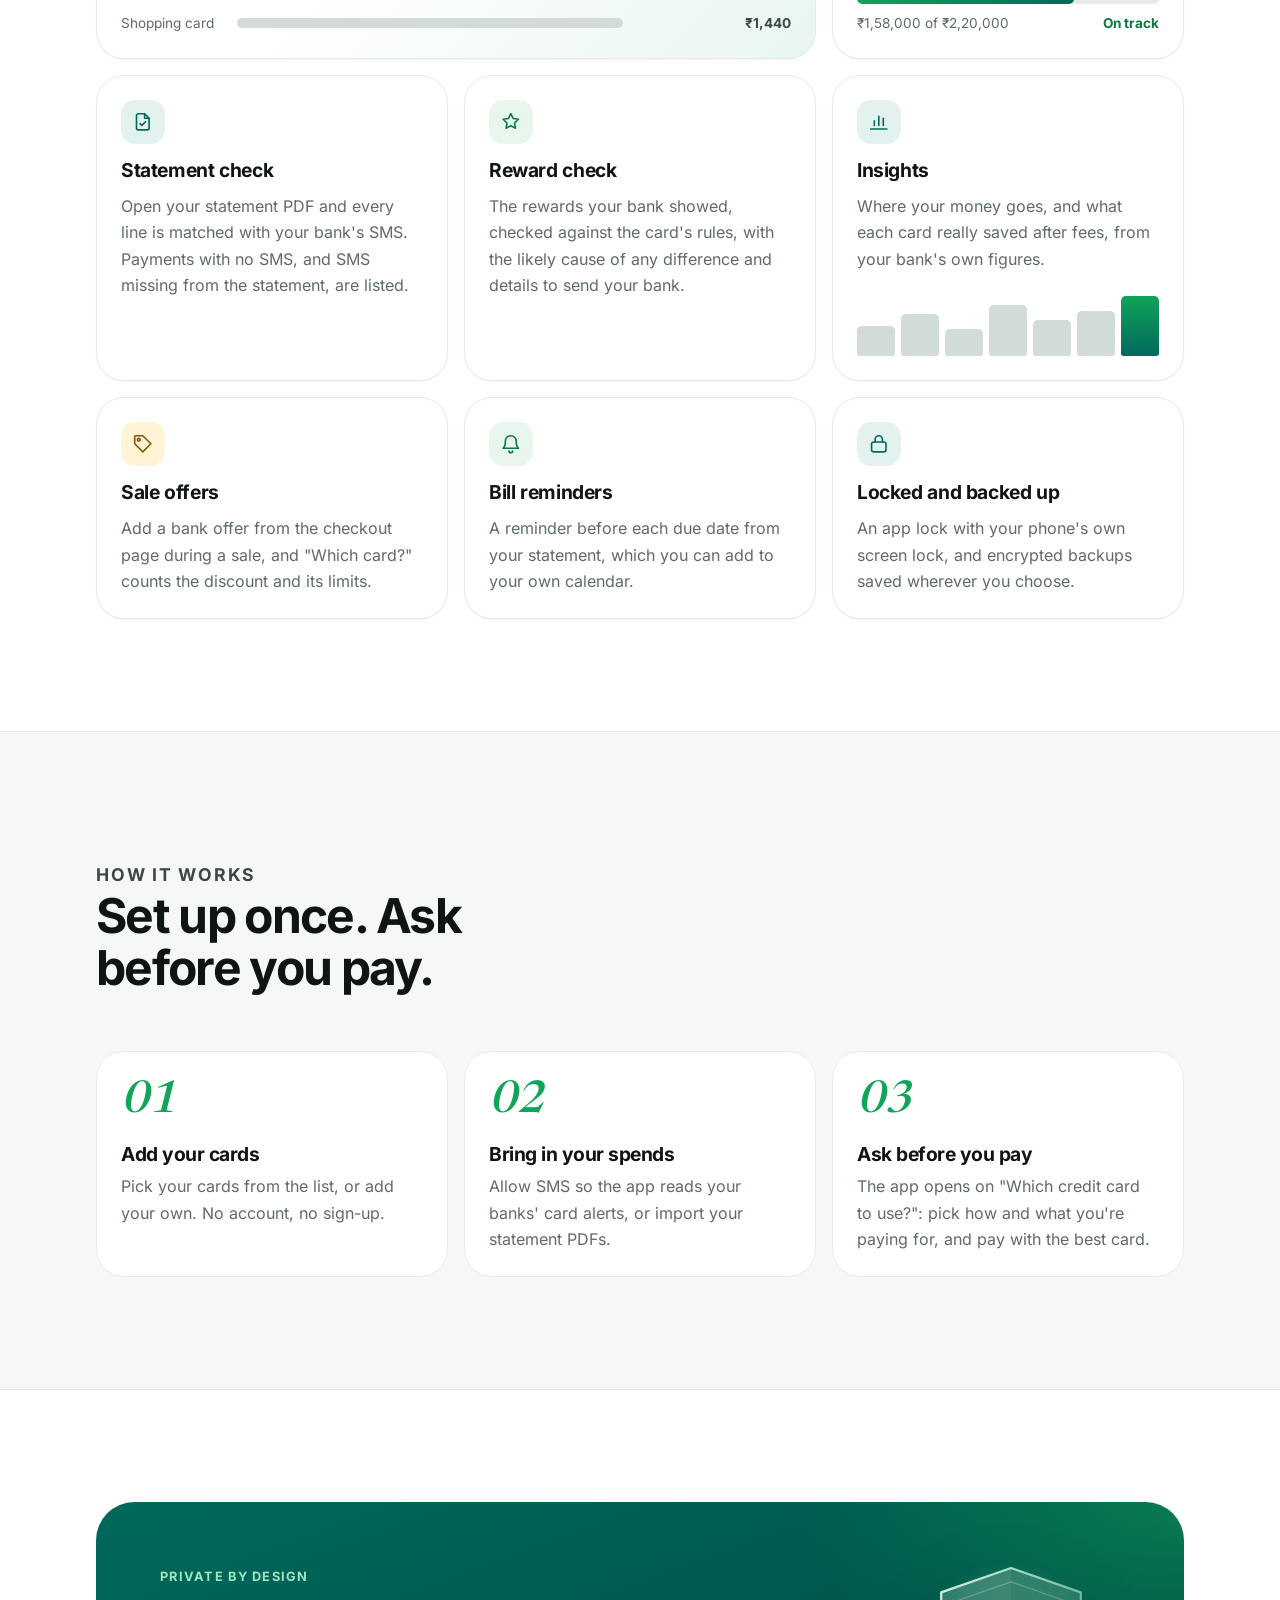
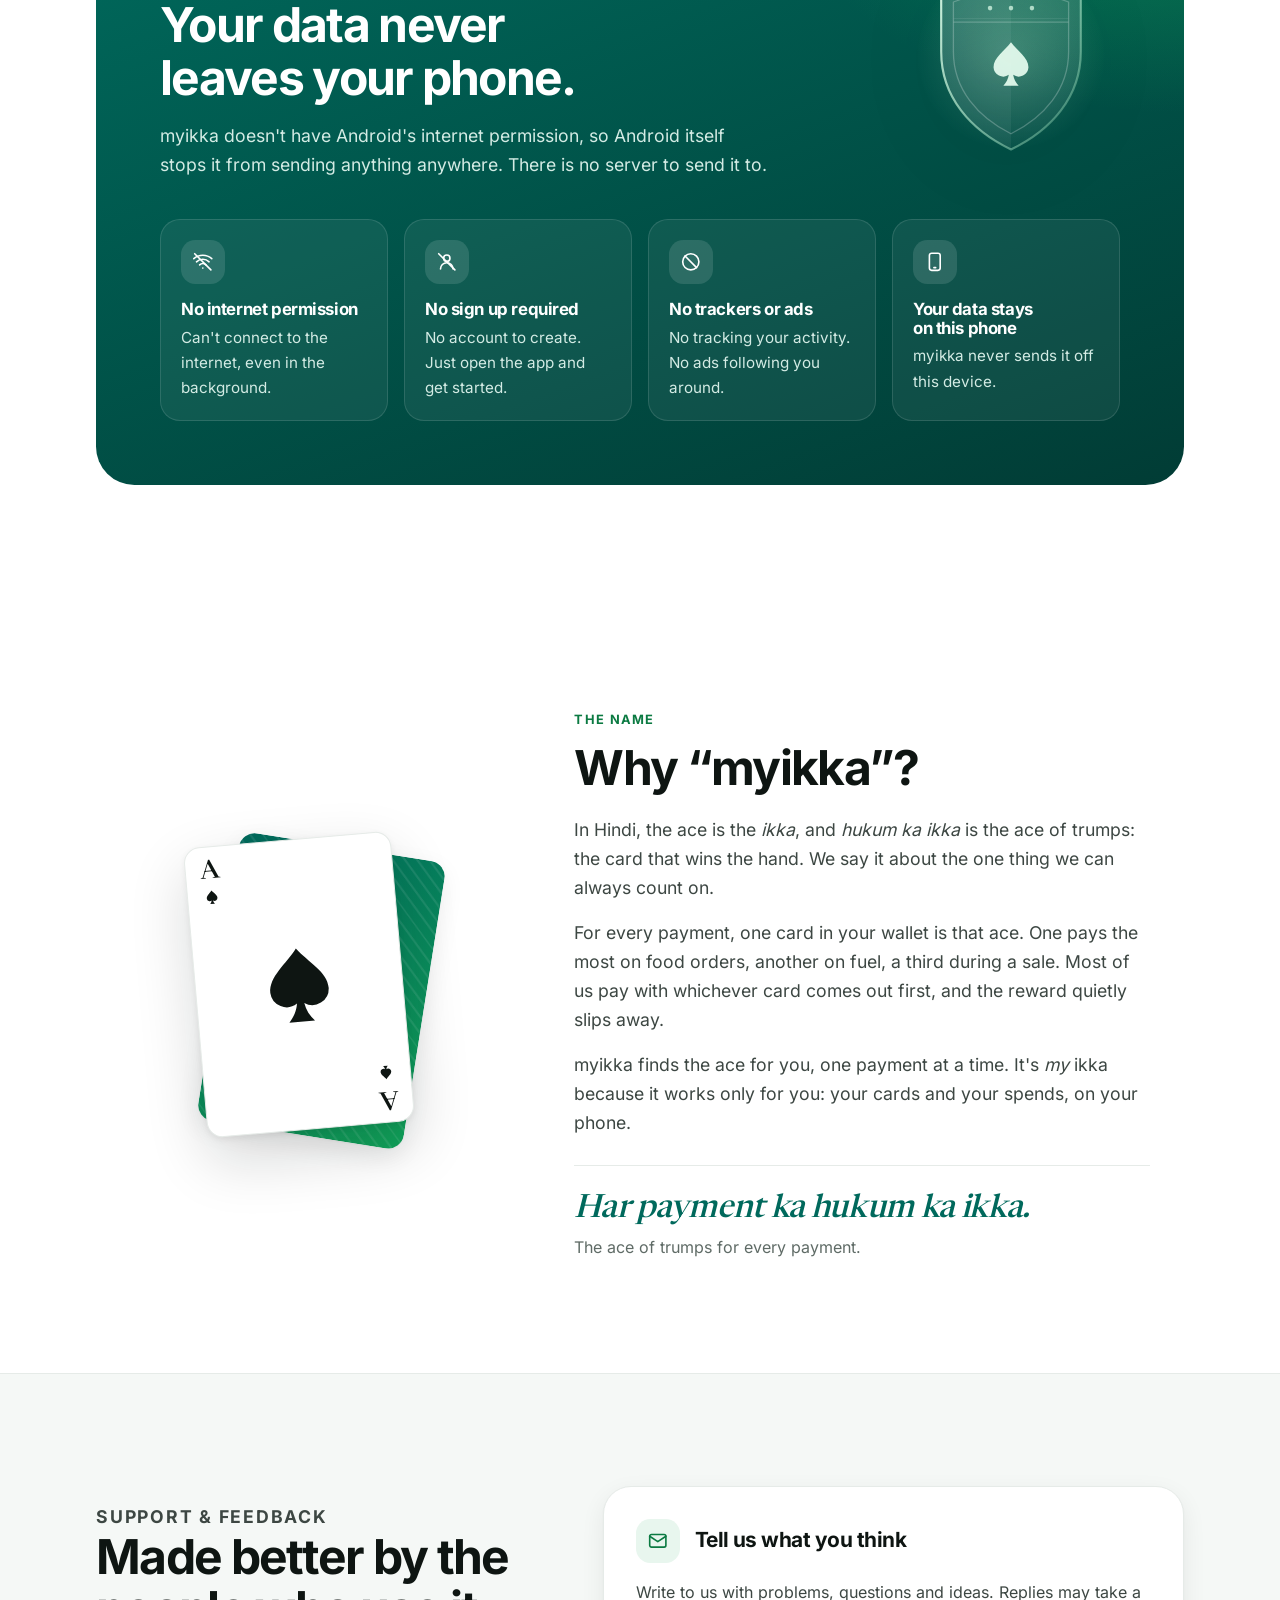
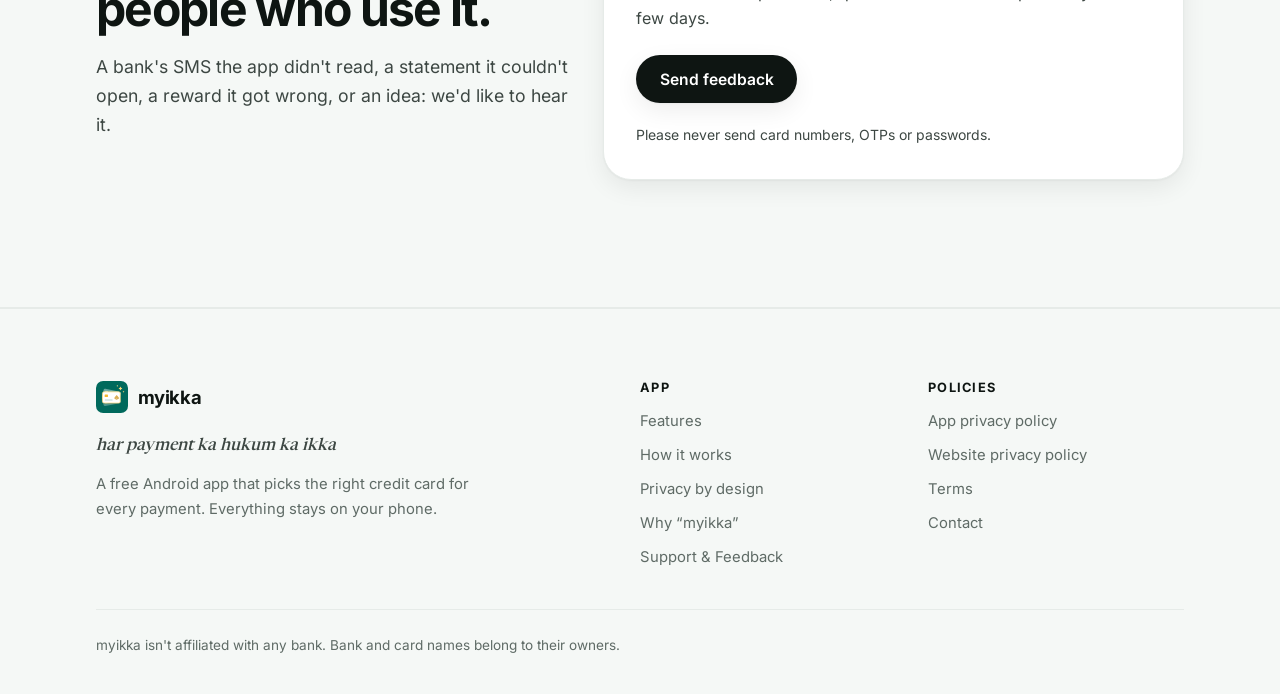
==== commit 5dce00cb: "Publish the site" ====
--- a/index.html
+++ b/index.html
@@ -13,6 +13,7 @@
   <link rel="icon" href="/assets/icon.svg" type="image/svg+xml">
   <link rel="preload" href="/assets/fonts/inter-latin-wght-normal.woff2" as="font" type="font/woff2" crossorigin>
   <link rel="stylesheet" href="/assets/site.css">
+  
   <script src="/assets/nav.js" defer></script>
 </head>
 <body>
@@ -27,10 +28,9 @@
         <a href="/#features">Features</a>
         <a href="/#how">How it works</a>
         <a href="/#privacy">Privacy</a>
-        <a href="/#name">The name</a>
-        <a href="/#support">Support</a>
+        <a href="/#name">The Name</a>
       </nav>
-      <a class="btn btn-dark btn-sm" href="/#support">Feedback</a>
+      <a class="btn btn-dark btn-sm support-cta" href="/#support">Support &amp; Feedback</a>
     </div>
   </header>
 
@@ -41,7 +41,7 @@
 <section class="hero">
   <div class="container hero-grid">
     <div>
-      <p class="pill"><span class="dot"></span>Free Android app · Works fully offline</p>
+      <p class="pill"><span class="dot"></span><span><span class="pill-part">Free Android app ·</span> <span class="pill-part">Make every card count</span></span></p>
       <h1>The ace card for <span class="serif-accent">every payment.</span></h1>
       <p class="hero-tagline">har payment ka hukum ka ikka</p>
       <p class="hero-lede">myikka tells you which of your credit cards to use before you pay, tracks
@@ -53,19 +53,18 @@
           <svg viewBox="0 0 24 24" fill="none" stroke="currentColor" stroke-width="2" stroke-linecap="round" stroke-linejoin="round" aria-hidden="true"><path d="M5 12h14"/><path d="m13 6 6 6-6 6"/></svg>
         </a>
         
-        <a class="btn btn-light" href="#privacy">Why it's private</a>
       </div>
       <div class="stats">
         <p class="stat"><strong>Offline</strong><span>The app has no internet permission</span></p>
         <p class="stat"><strong>Truly private</strong><span>Your cards, spends and statements never leave your phone</span></p>
-        <p class="stat"><strong>No sign-up</strong><span>No account, ads or analytics in the app</span></p>
+        <p class="stat"><strong>No sign-up</strong><span>No account, ads or trackers in the app</span></p>
       </div>
     </div>
 
     <div class="showcase" aria-hidden="true">
       <div class="device">
         <div class="screen">
-          <p class="app-title">Which card to use?</p>
+          <p class="app-title">Which credit card to use?</p>
           <div class="app-chips"><span class="app-chip">Online</span><span class="app-chip">Travel</span><span class="app-chip">₹72,000</span></div>
           <div class="app-best">
             <p class="app-label">Best card</p>
@@ -108,7 +107,7 @@
     <div class="bento">
       <article class="feature feature-hero span-2">
         <span class="icon"><svg viewBox="0 0 24 24" fill="none" stroke="currentColor" stroke-width="1.8" stroke-linecap="round" stroke-linejoin="round" aria-hidden="true"><rect x="2" y="5" width="20" height="14" rx="2.5"/><path d="M2 10h20"/><path d="M6 15h4"/></svg></span>
-        <h3>Which card to use?</h3>
+        <h3>Which credit card to use?</h3>
         <p>Pick how you're paying, what it's for and the amount. Your cards are ranked by what
         you'd get back: reward rates, monthly caps, minimums, sale offers and fee waivers counted
         together.</p>
@@ -193,7 +192,7 @@
       </li>
       <li class="step">
         <h3>Ask before you pay</h3>
-        <p>The app opens on "Which card to use?": pick how and what you're paying for, and pay
+        <p>The app opens on "Which credit card to use?": pick how and what you're paying for, and pay
         with the best card.</p>
       </li>
     </ol>
@@ -203,33 +202,63 @@
 <section class="section" id="privacy">
   <div class="container">
     <div class="privacy-band">
+      <svg class="privacy-shield" viewBox="0 0 220 240" aria-hidden="true" focusable="false">
+        <defs>
+          <radialGradient id="ps-glow" cx="50%" cy="48%" r="50%">
+            <stop offset="0" stop-color="#9ee6be" stop-opacity=".26"/>
+            <stop offset="1" stop-color="#9ee6be" stop-opacity="0"/>
+          </radialGradient>
+          <linearGradient id="ps-fill" x1="0" y1="0" x2="0" y2="1">
+            <stop offset="0" stop-color="#fff" stop-opacity=".16"/>
+            <stop offset="1" stop-color="#fff" stop-opacity=".03"/>
+          </linearGradient>
+          <linearGradient id="ps-edge" x1="0" y1="0" x2="1" y2="1">
+            <stop offset="0" stop-color="#d9f8e6"/>
+            <stop offset="1" stop-color="#9ee6be" stop-opacity=".25"/>
+          </linearGradient>
+          <clipPath id="ps-inner"><path d="M110 32 176 55v57c0 43-28 75-66 94-38-19-66-51-66-94V55Z"/></clipPath>
+        </defs>
+        <circle cx="110" cy="120" r="108" fill="url(#ps-glow)"/>
+        <path d="M110 16 190 44v68c0 52-34 90-80 112-46-22-80-60-80-112V44Z" fill="url(#ps-fill)" stroke="url(#ps-edge)" stroke-width="2.5" stroke-linejoin="round"/>
+        <path d="M110 16 30 44v68c0 52 34 90 80 112Z" fill="#fff" fill-opacity=".05"/>
+        <path d="M110 32 176 55v57c0 43-28 75-66 94-38-19-66-51-66-94V55Z" fill="none" stroke="#fff" stroke-opacity=".24" stroke-width="1.5" stroke-linejoin="round"/>
+        <g clip-path="url(#ps-inner)" stroke="#fff">
+          <path d="M30 78h160" stroke-opacity=".22" stroke-width="1.5"/>
+          <path d="M30 74h160" stroke-opacity=".1"/>
+        </g>
+        <g fill="#d9f8e6" fill-opacity=".75">
+          <circle cx="86" cy="62" r="2.6"/>
+          <circle cx="110" cy="62" r="2.6"/>
+          <circle cx="134" cy="62" r="2.6"/>
+        </g>
+        <path d="M12 2C9 6 4 9 4 13.5A4.5 4.5 0 0 0 11 17c-.3 2-1.2 3.6-2.5 5h7c-1.3-1.4-2.2-3-2.5-5a4.5 4.5 0 0 0 7-3.5C20 9 15 6 12 2z" transform="translate(80 96) scale(2.5)" fill="#eafff2" fill-opacity=".9"/>
+      </svg>
       <p class="eyebrow">Private by design</p>
       <h2>Your data never leaves your phone.</h2>
       <p class="lead">myikka doesn't have Android's internet permission, so Android itself stops it
       from sending anything anywhere. There is no server to send it to.</p>
       <div class="privacy-grid">
         <div class="privacy-item">
-          <span class="icon"><svg viewBox="0 0 24 24" fill="none" stroke="currentColor" stroke-width="1.8" stroke-linecap="round" stroke-linejoin="round" aria-hidden="true"><circle cx="12" cy="12" r="9"/><path d="M3 12h18"/><path d="M12 3a14 14 0 0 1 0 18"/><path d="M12 3a14 14 0 0 0 0 18"/><path d="m4 4 16 16"/></svg></span>
-          <h3>No internet</h3>
-          <p>The app has no servers, ads, analytics or account.</p>
+          <span class="icon"><svg viewBox="0 0 24 24" fill="none" stroke="currentColor" stroke-width="1.8" stroke-linecap="round" stroke-linejoin="round" aria-hidden="true"><path d="M2 8.5a15 15 0 0 1 20 0"/><path d="M5 12a10 10 0 0 1 14 0"/><path d="M8.5 15.5a5 5 0 0 1 7 0"/><path d="M12 19h.01"/><path d="m3 3 18 18"/></svg></span>
+          <h3>No internet permission</h3>
+          <p>Can't connect to the internet, even in the background.</p>
         </div>
         <div class="privacy-item">
-          <span class="icon"><svg viewBox="0 0 24 24" fill="none" stroke="currentColor" stroke-width="1.8" stroke-linecap="round" stroke-linejoin="round" aria-hidden="true"><path d="M4 6a2 2 0 0 1 2-2h12a2 2 0 0 1 2 2v9a2 2 0 0 1-2 2H9l-5 4z"/></svg></span>
-          <h3>SMS text never kept</h3>
-          <p>From your banks' card alerts it keeps the amount, merchant, date and card's last 4 digits.</p>
+          <span class="icon"><svg viewBox="0 0 24 24" fill="none" stroke="currentColor" stroke-width="1.8" stroke-linecap="round" stroke-linejoin="round" aria-hidden="true"><circle cx="12" cy="8" r="3.5"/><path d="M5 20a7 7 0 0 1 14 0"/><path d="m3 3 18 18"/></svg></span>
+          <h3>No sign up required</h3>
+          <p>No account to create. Just open the app and get started.</p>
         </div>
         <div class="privacy-item">
-          <span class="icon"><svg viewBox="0 0 24 24" fill="none" stroke="currentColor" stroke-width="1.8" stroke-linecap="round" stroke-linejoin="round" aria-hidden="true"><path d="M12 3l8 3v6c0 5-3.5 8-8 9-4.5-1-8-4-8-9V6z"/></svg></span>
-          <h3>Statements stay yours</h3>
-          <p>PDFs are never kept; a password you ask it to remember is encrypted by Android.</p>
+          <span class="icon"><svg viewBox="0 0 24 24" fill="none" stroke="currentColor" stroke-width="1.8" stroke-linecap="round" stroke-linejoin="round" aria-hidden="true"><circle cx="12" cy="12" r="9"/><path d="m5.6 5.6 12.8 12.8"/></svg></span>
+          <h3>No trackers or ads</h3>
+          <p>No tracking your activity. No ads following you around.</p>
         </div>
         <div class="privacy-item">
-          <span class="icon"><svg viewBox="0 0 24 24" fill="none" stroke="currentColor" stroke-width="1.8" stroke-linecap="round" stroke-linejoin="round" aria-hidden="true"><rect x="2" y="7" width="20" height="10" rx="5"/><circle cx="7" cy="12" r="2.5"/></svg></span>
-          <h3>Permission optional</h3>
-          <p>Without SMS access, add spends from statements or by hand.</p>
-        </div>
-      </div>
-      <a class="btn btn-light" href="/privacy/">Read the privacy policy</a>
+          <span class="icon"><svg viewBox="0 0 24 24" fill="none" stroke="currentColor" stroke-width="1.8" stroke-linecap="round" stroke-linejoin="round" aria-hidden="true"><rect x="6" y="2.5" width="12" height="19" rx="2.5"/><path d="M11 18.5h2"/></svg></span>
+          <h3>Your data stays on this phone</h3>
+          <p>myikka never sends it off this device.</p>
+        </div>
+      </div>
     </div>
   </div>
 </section>
@@ -306,13 +335,14 @@
           <a href="/#how">How it works</a>
           <a href="/#privacy">Privacy by design</a>
           <a href="/#name">Why &ldquo;myikka&rdquo;</a>
-          <a href="/#support">Support &amp; feedback</a>
+          <a href="/#support">Support &amp; Feedback</a>
         </nav>
         <nav aria-label="Policies">
           <h2>Policies</h2>
-          <a href="/privacy/">Privacy policy</a>
+          <a href="/privacy/">App privacy policy</a>
+          <a href="/website-privacy/">Website privacy policy</a>
           <a href="/terms/">Terms</a>
-          <a href="/refunds/">Refund policy</a>
+          
           <a href="/contact/">Contact</a>
         </nav>
       </div>
--- a/assets/site.css
+++ b/assets/site.css
@@ -38,6 +38,7 @@
   --line-strong: #d3dbd7;
   --brand: #00695c;
   --brand-soft: #e3f1ef;
+  --brand-hover: #005a4f;
   --accent: #11a45a;
   --accent-text: #0b7a42;
   --accent-soft: #e8f6ee;
@@ -211,7 +212,7 @@
   color: var(--text);
 }
 
-/* The section being read (assets/nav.js), softly; the Feedback button keeps its own look. */
+/* The section being read (assets/nav.js), softly; the Support & Feedback button has its own look. */
 .header-nav a[aria-current] {
   background: var(--accent-soft);
   color: var(--accent-text);
@@ -219,6 +220,27 @@
 
 .header-row .btn {
   margin-left: auto;
+}
+
+/* Support & Feedback: always the dark pill; once the page is scrolled down (assets/nav.js) it
+   turns the brand's teal with a soft ring, so it stays easy to find while reading. */
+.support-cta {
+  transition: transform 0.15s ease, background-color 0.3s ease, box-shadow 0.3s ease;
+}
+
+.support-cta.is-raised {
+  background: var(--brand);
+  box-shadow: 0 0 0 4px rgb(0 105 92 / 18%), var(--shadow-lg);
+}
+
+.support-cta.is-raised:hover {
+  background: var(--brand-hover);
+}
+
+@media (prefers-reduced-motion: reduce) {
+  .support-cta {
+    transition: none;
+  }
 }
 
 @media (min-width: 52rem) {
@@ -333,6 +355,11 @@
   color: var(--text-2);
   font-size: 0.85rem;
   font-weight: 500;
+}
+
+/* On a narrow phone the pill wraps after the "·", never inside a phrase. */
+.pill-part {
+  white-space: nowrap;
 }
 
 .dot {
@@ -933,6 +960,13 @@
   border: 1px solid var(--line);
   border-radius: var(--radius-lg);
   background: var(--surface);
+  transition: transform 0.2s ease, box-shadow 0.2s ease, border-color 0.2s ease;
+}
+
+.step:hover {
+  border-color: var(--line-strong);
+  box-shadow: var(--shadow-md);
+  transform: translateY(-3px);
 }
 
 .step::before {
@@ -974,6 +1008,25 @@
   color: #9ee6be;
 }
 
+/* A decorative crest in the band's empty top-right corner: a shield with the ace of spades (the
+   ikka of the name). Wide screens only: on narrower ones the heading and the text need the width. */
+.privacy-shield {
+  display: none;
+}
+
+@media (min-width: 62rem) {
+  .privacy-shield {
+    position: absolute;
+    top: clamp(2.5rem, 4vw, 3.5rem);
+    right: clamp(3rem, 6vw, 5rem);
+    display: block;
+    width: clamp(10rem, 15vw, 13.5rem);
+    height: auto;
+    filter: drop-shadow(0 18px 40px rgb(0 0 0 / 18%));
+    pointer-events: none;
+  }
+}
+
 .privacy-band h2 {
   max-width: 36rem;
   color: var(--on-dark);
@@ -1010,11 +1063,23 @@
   border: 1px solid rgb(255 255 255 / 12%);
   border-radius: var(--radius);
   background: rgb(255 255 255 / 6%);
+  transition: transform 0.2s ease, background-color 0.2s ease, border-color 0.2s ease;
+}
+
+.privacy-item:hover {
+  border-color: rgb(255 255 255 / 32%);
+  background: rgb(255 255 255 / 12%);
+  transform: translateY(-3px);
 }
 
 .privacy-item .icon {
   background: rgb(255 255 255 / 12%);
   color: var(--on-dark);
+  transition: background-color 0.2s ease;
+}
+
+.privacy-item:hover .icon {
+  background: rgb(255 255 255 / 22%);
 }
 
 .privacy-item h3 {
@@ -1026,11 +1091,6 @@
 .privacy-item p {
   margin: 0;
   font-size: 0.95rem;
-}
-
-.privacy-band .btn-light {
-  margin-top: 2rem;
-  border-color: transparent;
 }
 
 /* ---- The name: a short story beside an ace of spades ---- */
@@ -1198,31 +1258,6 @@
   font-size: 0.875rem;
 }
 
-.upi {
-  display: flex;
-  flex-wrap: wrap;
-  gap: 1.25rem;
-  align-items: center;
-  margin-top: 1.5rem;
-  padding-top: 1.5rem;
-  border-top: 1px solid var(--line);
-}
-
-.qr {
-  width: 10rem;
-  height: auto;
-  padding: 0.5rem;
-  border: 1px solid var(--line);
-  border-radius: 1rem;
-  background: #fff;
-}
-
-.upi-id {
-  margin: 0.5rem 0 0;
-  color: var(--muted);
-  font-size: 0.9rem;
-}
-
 /* ---- Policy pages ---- */
 
 .page-hero {
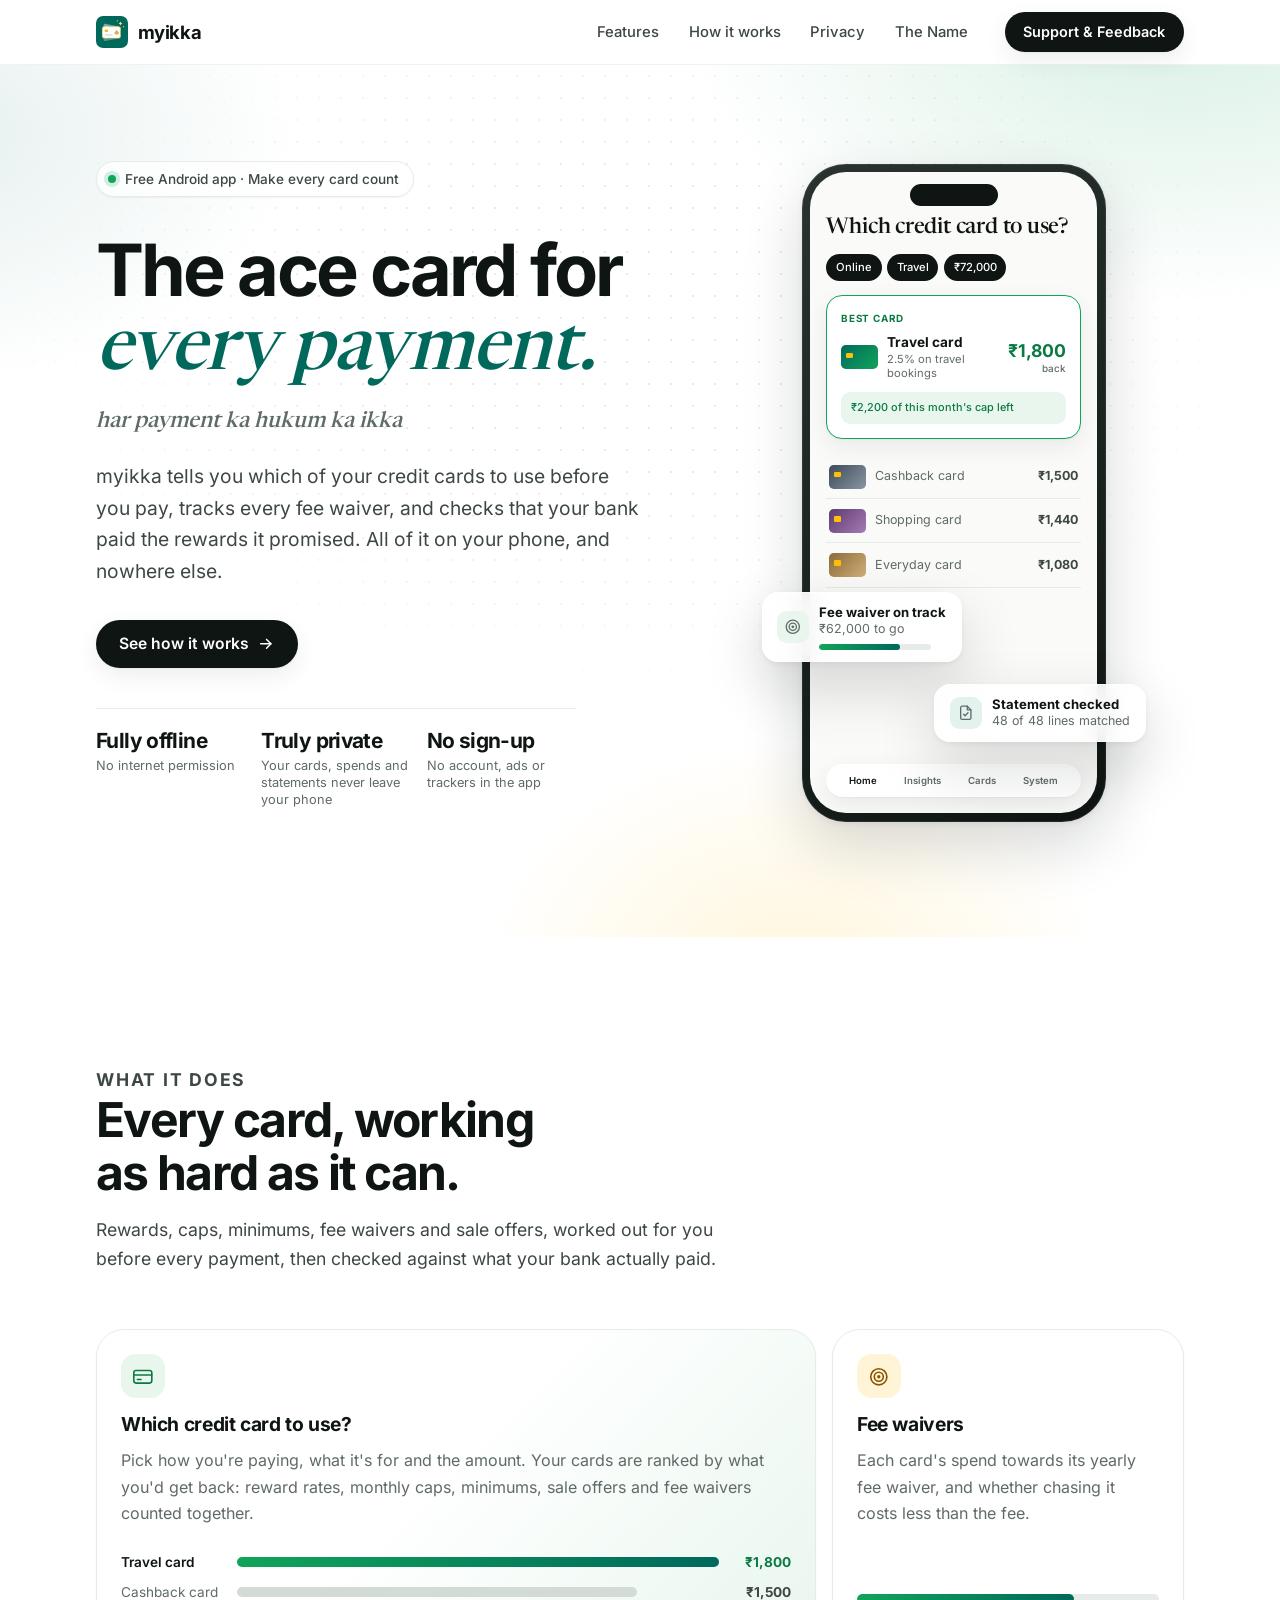
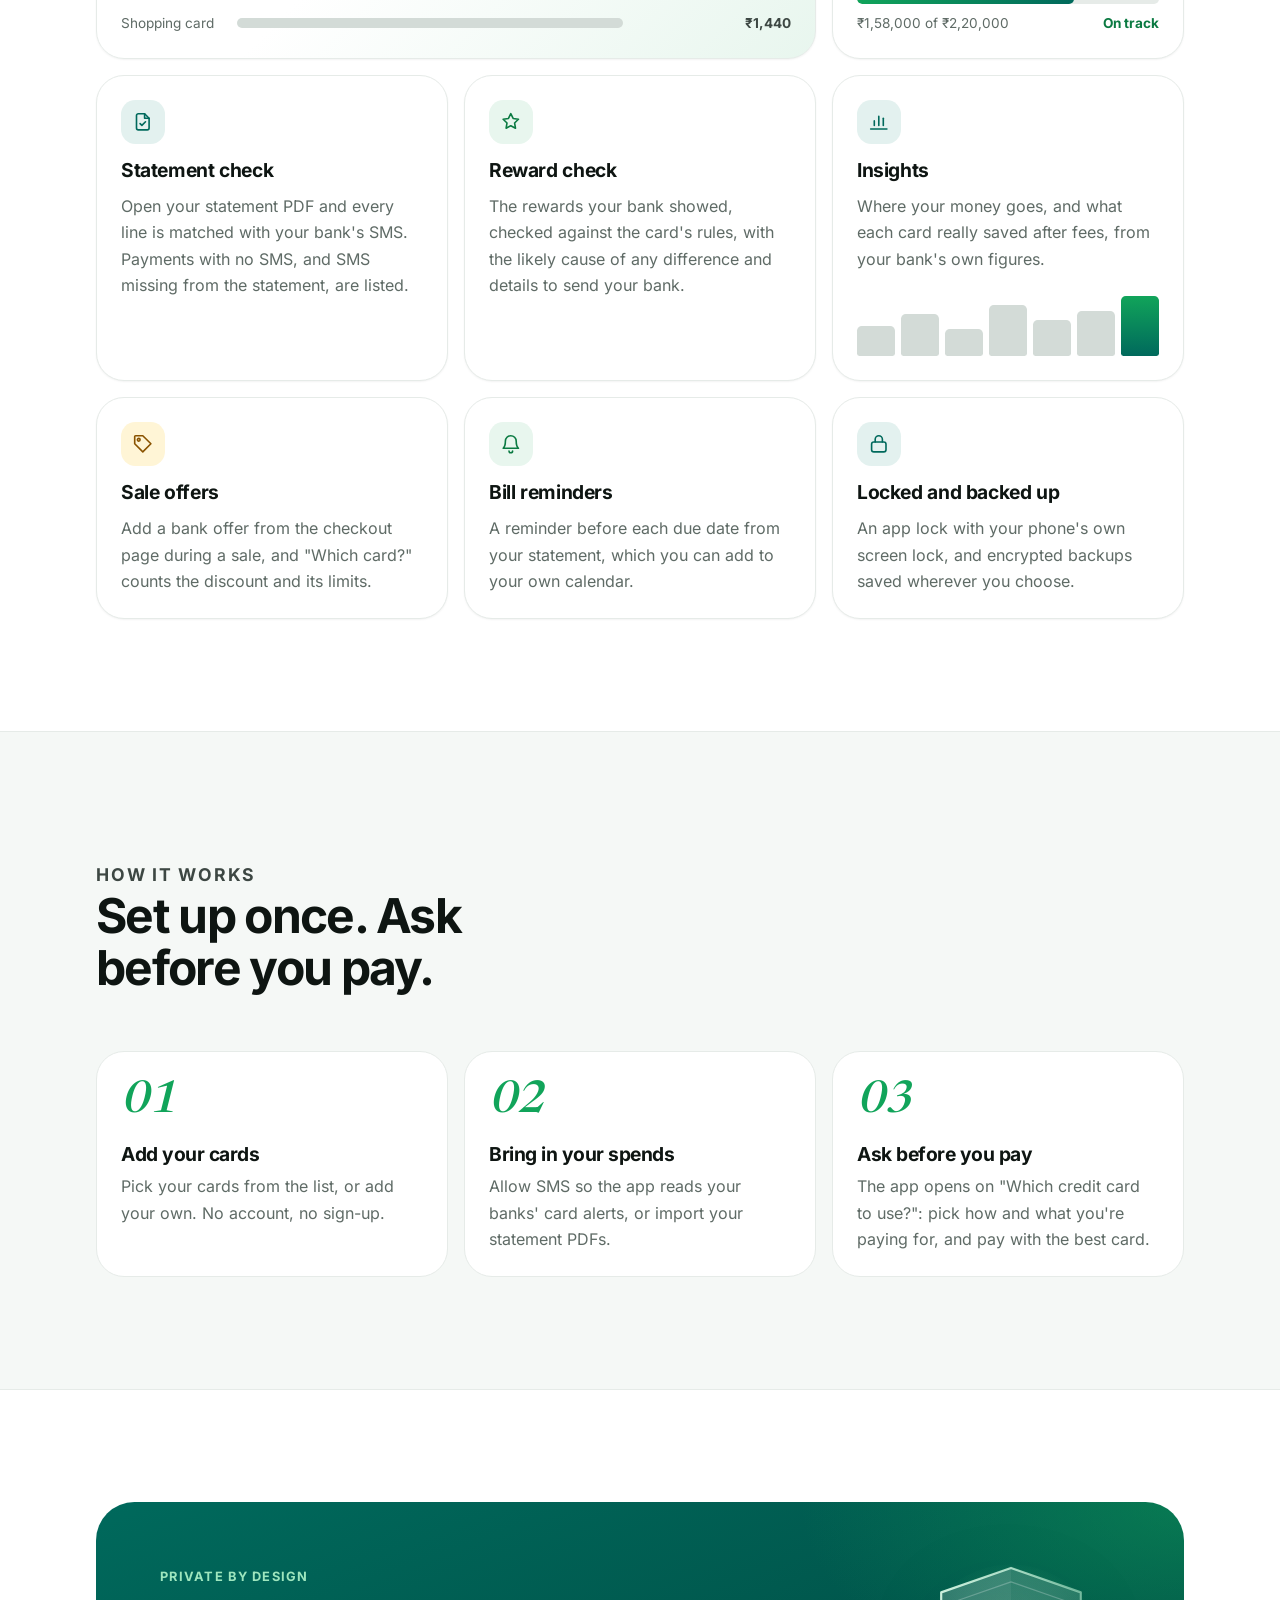
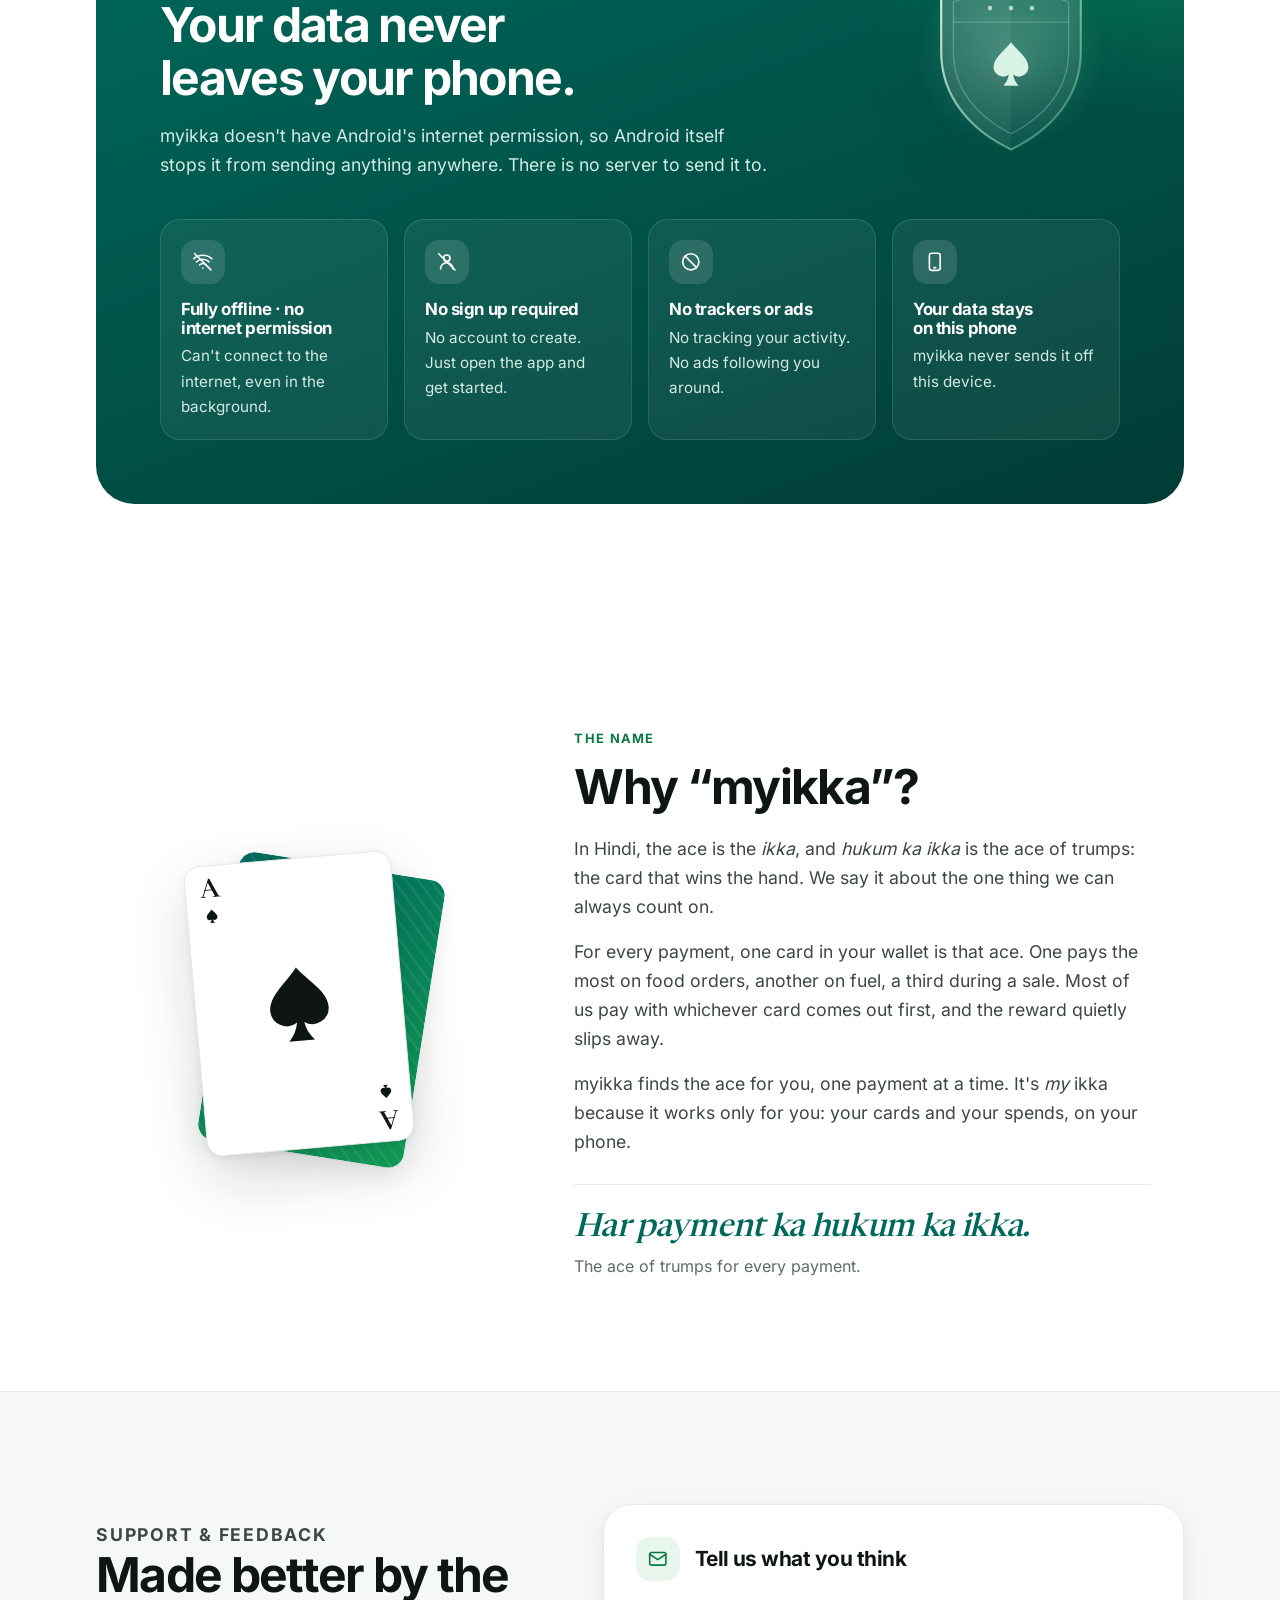
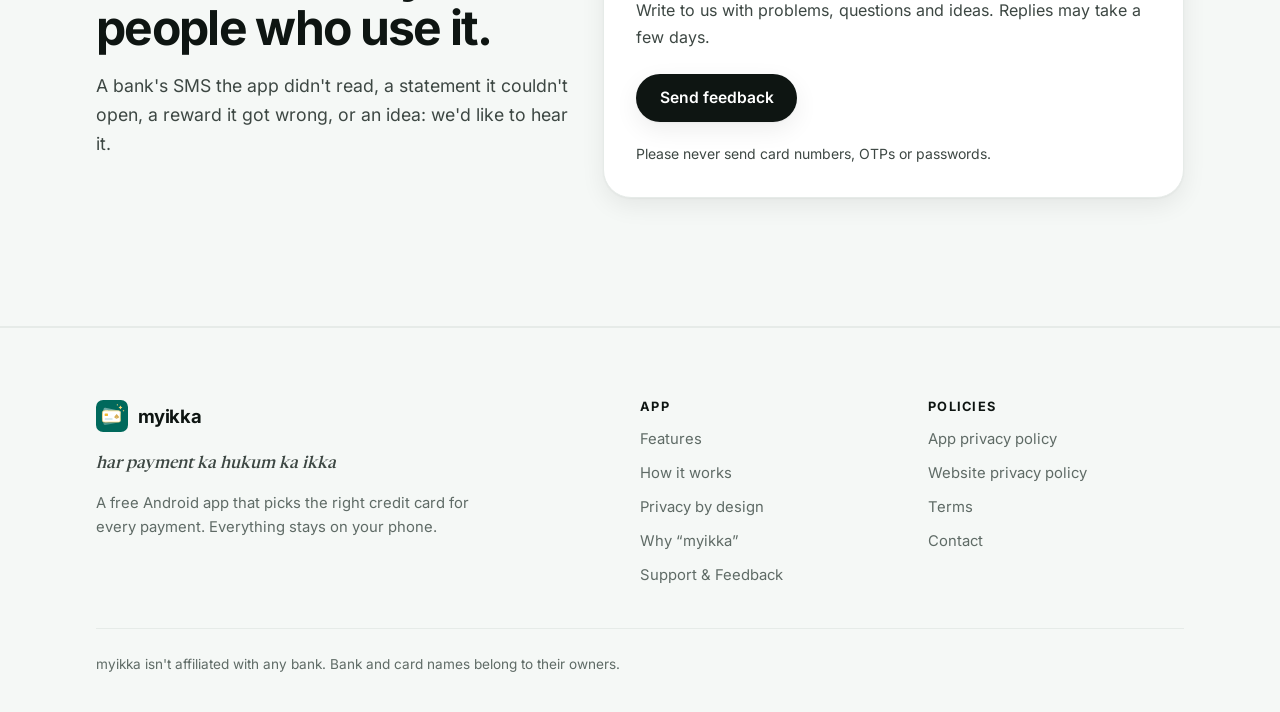
==== commit 7e11518a: "Publish the site" ====
--- a/index.html
+++ b/index.html
@@ -55,7 +55,7 @@
         
       </div>
       <div class="stats">
-        <p class="stat"><strong>Offline</strong><span>The app has no internet permission</span></p>
+        <p class="stat"><strong>Fully offline</strong><span>No internet permission</span></p>
         <p class="stat"><strong>Truly private</strong><span>Your cards, spends and statements never leave your phone</span></p>
         <p class="stat"><strong>No sign-up</strong><span>No account, ads or trackers in the app</span></p>
       </div>
@@ -240,7 +240,7 @@
       <div class="privacy-grid">
         <div class="privacy-item">
           <span class="icon"><svg viewBox="0 0 24 24" fill="none" stroke="currentColor" stroke-width="1.8" stroke-linecap="round" stroke-linejoin="round" aria-hidden="true"><path d="M2 8.5a15 15 0 0 1 20 0"/><path d="M5 12a10 10 0 0 1 14 0"/><path d="M8.5 15.5a5 5 0 0 1 7 0"/><path d="M12 19h.01"/><path d="m3 3 18 18"/></svg></span>
-          <h3>No internet permission</h3>
+          <h3>Fully offline · no internet permission</h3>
           <p>Can't connect to the internet, even in the background.</p>
         </div>
         <div class="privacy-item">
